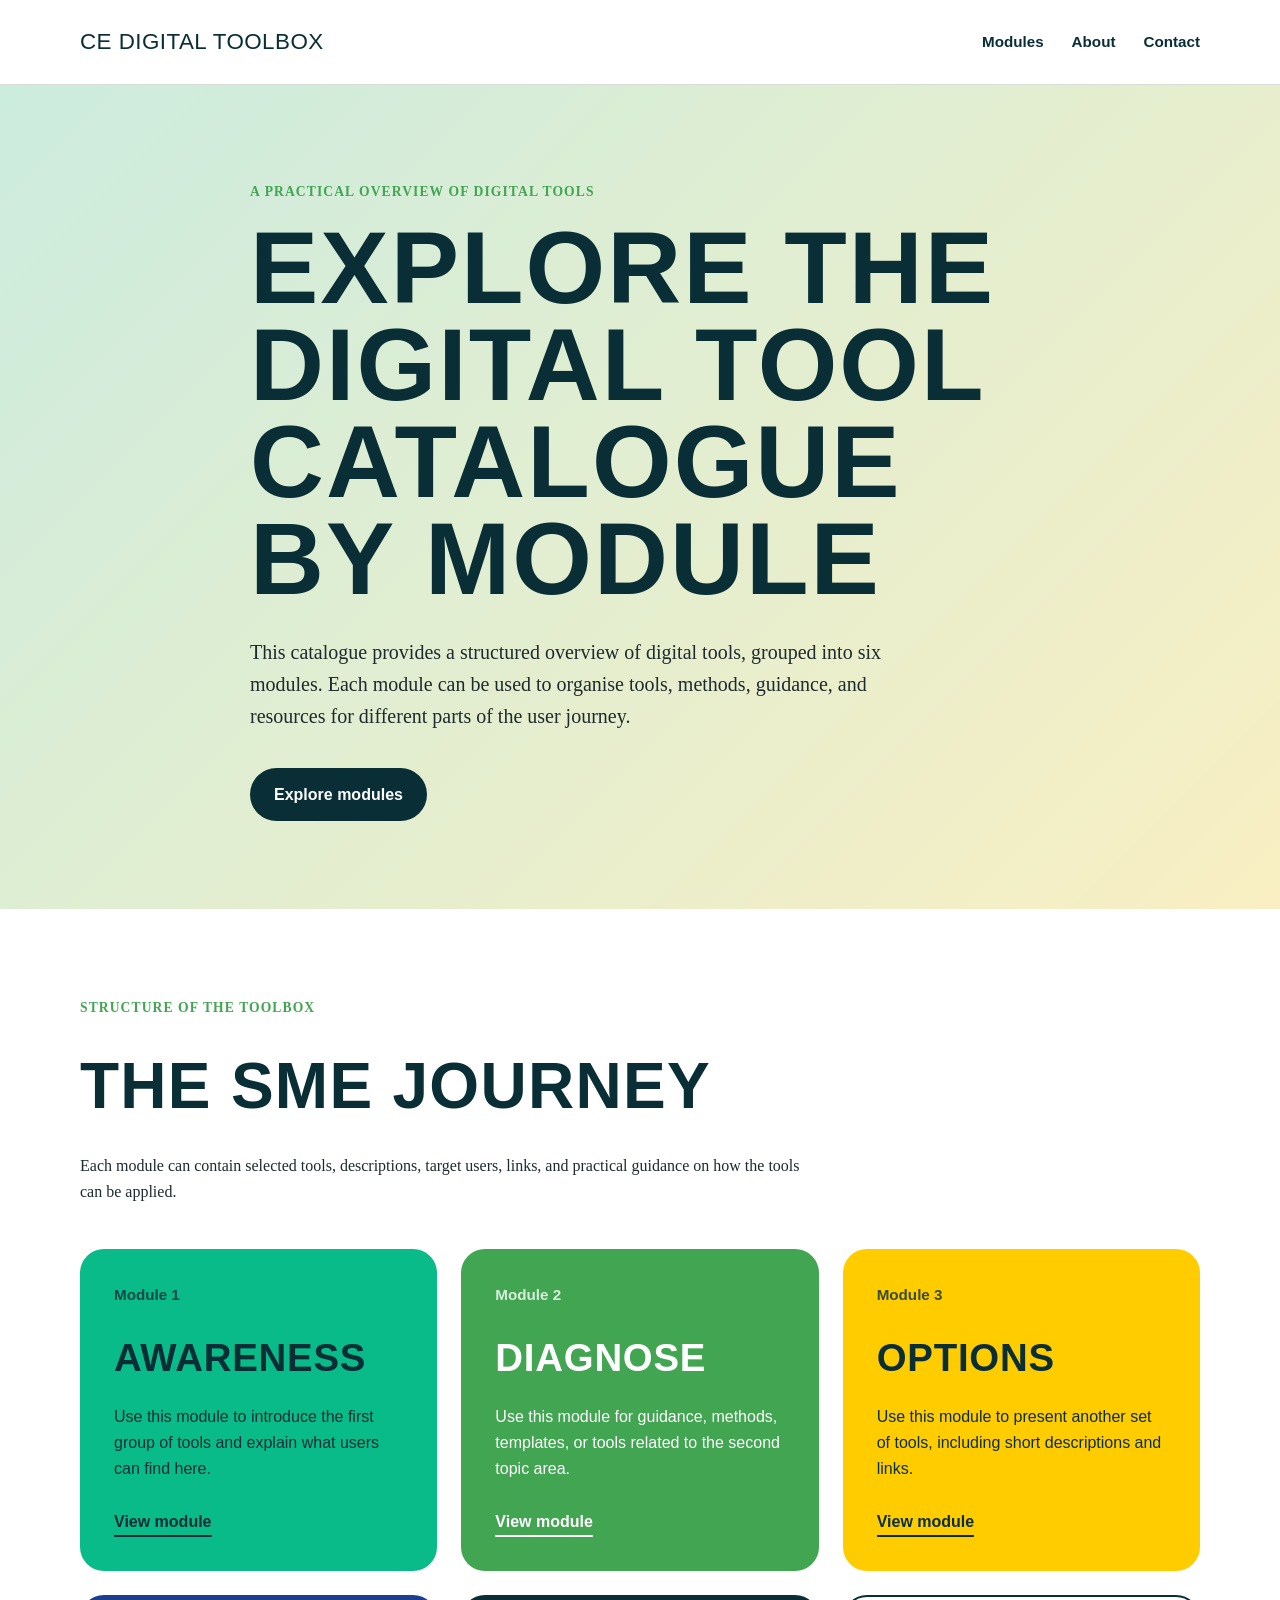
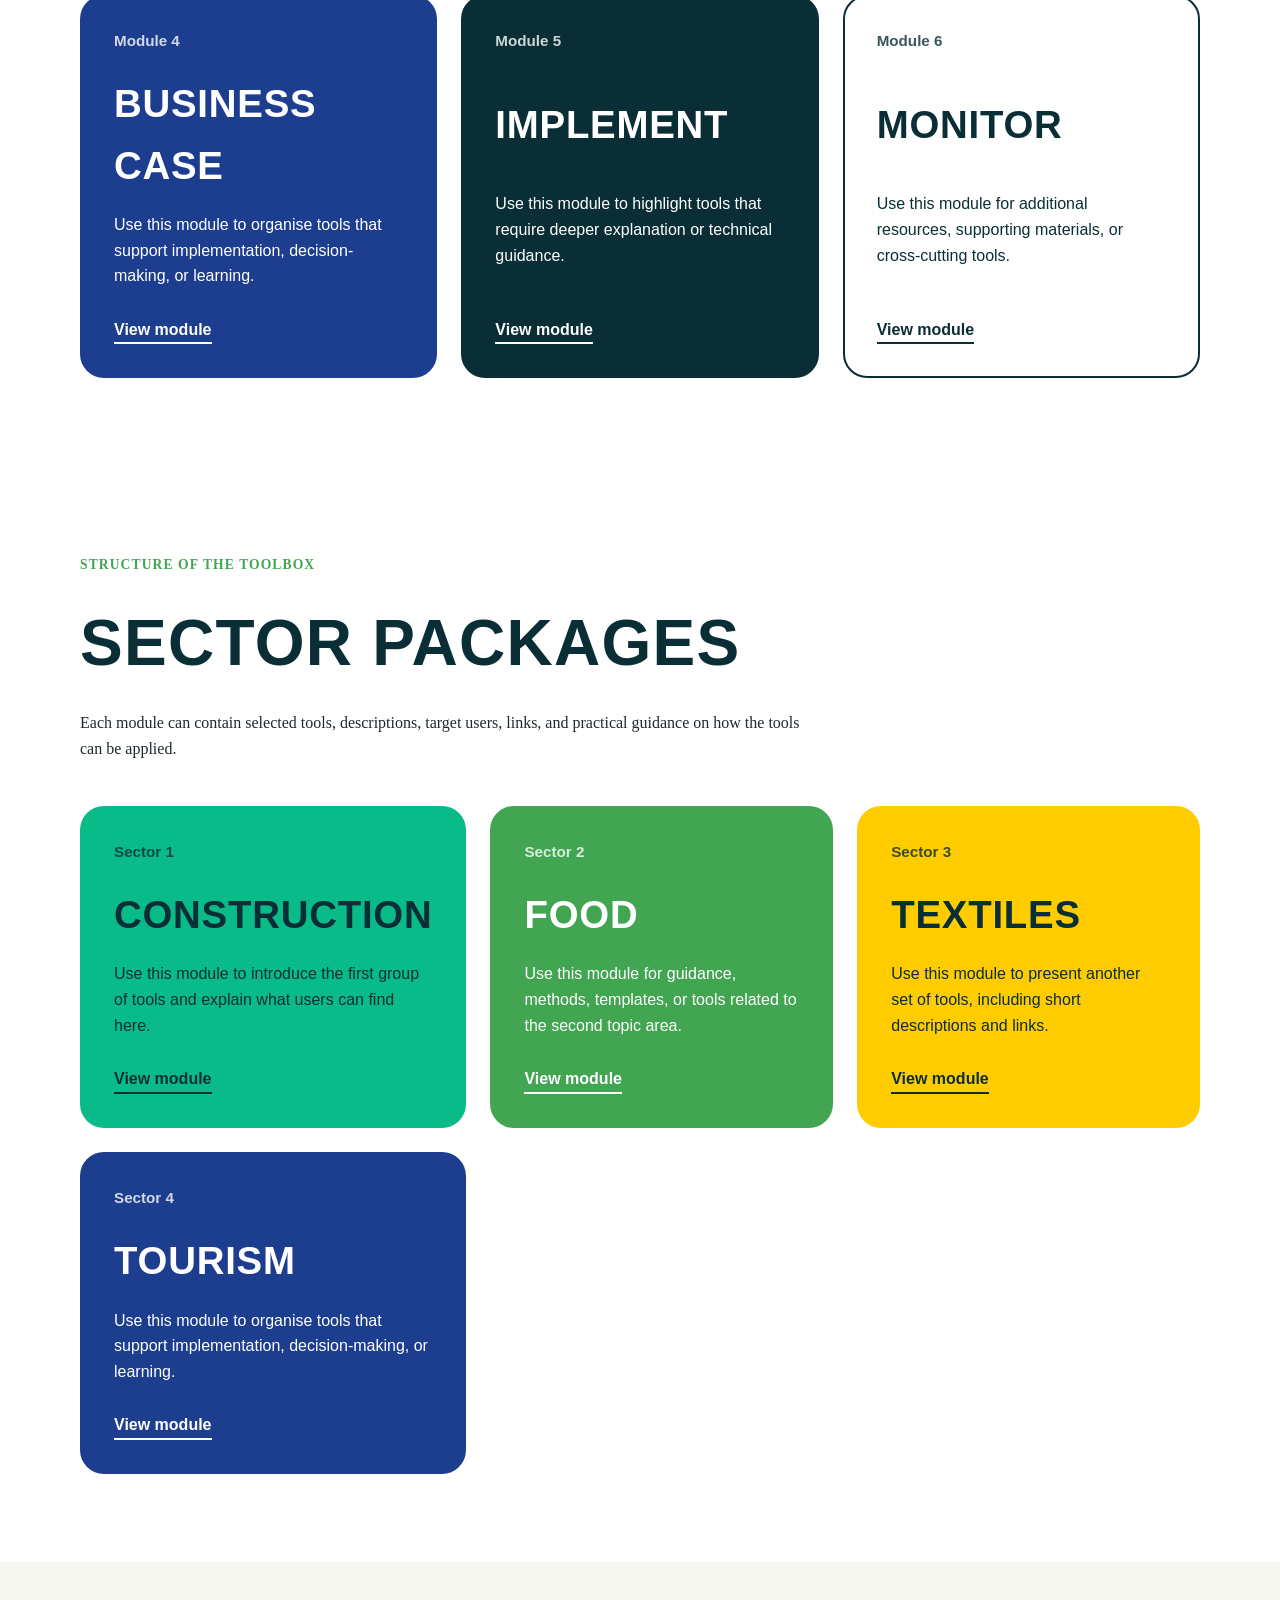
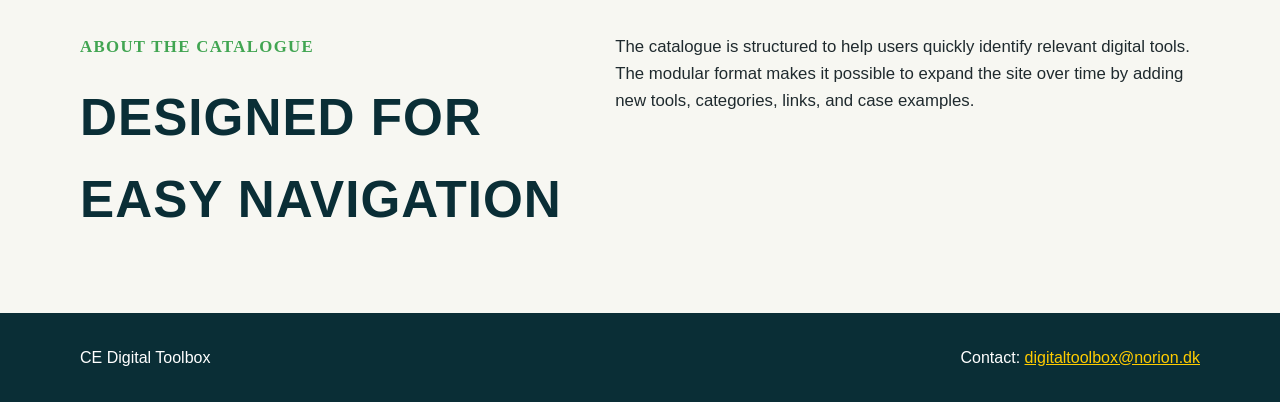
==== index.html @ ae219fe3 "Update index.html" ====
<!DOCTYPE html>
<html lang="en">
<head>
  <!--
    Basic page setup.
    The charset ensures special characters display correctly.
    The viewport tag makes the site responsive on mobile devices.
  -->
  <meta charset="UTF-8" />
  <meta name="viewport" content="width=device-width, initial-scale=1.0" />

  <!--
    Page title shown in the browser tab.
    Change this to the final name of the digital tool catalogue if needed.
  -->
  <title>Digital Tool Catalogue</title>

  <!--
    Link to the external CSS file.
    Keeping styles in a separate file makes the website easier to maintain.
  -->
  <link rel="stylesheet" href="styles.css" />          
</head>

<body>
  <!--
    Header section.
    Contains the site name and a simple navigation menu.
  -->
  <header class="site-header">
    <div class="container header-content">
      <a href="#" class="site-logo">CE Digital Toolbox</a>

      <nav class="main-nav" aria-label="Main navigation">
        <a href="#modules">Modules</a>
        <a href="#about">About</a>
        <a href="#contact">Contact</a>
      </nav>
    </div>
  </header>

  <!--
    Hero section.
    This is the main introduction at the top of the page.
  -->
  <main>
    <section class="hero">
      <div class="container hero-content">
        <p class="eyebrow">A practical overview of digital tools</p>

        <h1>Explore the digital tool catalogue by module</h1>

        <p class="hero-text">
          This catalogue provides a structured overview of digital tools, grouped into six modules.
          Each module can be used to organise tools, methods, guidance, and resources for different
          parts of the user journey.
        </p>

        <a href="#modules" class="primary-button">Explore modules</a>
      </div>
    </section>

    <!--
      Modules section.
      The six cards below represent the six catalogue modules.
      Replace the placeholder descriptions with your final module content.
    -->
    <section id="modules" class="modules-section">
      <div class="container">
        <div class="section-intro">
          <p class="eyebrow">Structure of the toolbox</p>
          <h2>The SME Journey</h2>
          <p>
            Each module can contain selected tools, descriptions, target users, links, and practical
            guidance on how the tools can be applied.
          </p>
        </div>

        <div class="module-grid">
          <!-- Module 1 -->
          <article class="module-card card-green">
            <div class="module-number">Module 1</div>
            <h3>Awareness</h3>
            <p>
              Use this module to introduce the first group of tools and explain what users can find here.
            </p>
           <!-- Link to the subpages - here to subpage 1 -->
<a href="modules/module-1.html" class="module-link">View module</a>
          </article>

          <!-- Module 2 -->
          <article class="module-card card-lime">
            <div class="module-number">Module 2</div>
            <h3>Diagnose</h3>
            <p>
              Use this module for guidance, methods, templates, or tools related to the second topic area.
            </p>
<a href="modules/module-2.html" class="module-link">View module</a>
          </article>

          <!-- Module 3 -->
          <article class="module-card card-yellow">
            <div class="module-number">Module 3</div>
            <h3>Options</h3>
            <p>
              Use this module to present another set of tools, including short descriptions and links.
            </p>
<a href="modules/module-3.html" class="module-link">View module</a>
          </article>

          <!-- Module 4 -->
          <article class="module-card card-blue">
            <div class="module-number">Module 4</div>
            <h3>Business Case</h3>
            <p>
              Use this module to organise tools that support implementation, decision-making, or learning.
            </p>
<a href="modules/module-4.html" class="module-link">View module</a>
          </article>

          <!-- Module 5 -->
          <article class="module-card card-dark">
            <div class="module-number">Module 5</div>
            <h3>Implement</h3>
            <p>
              Use this module to highlight tools that require deeper explanation or technical guidance.
            </p>
<a href="modules/module-5.html" class="module-link">View module</a>
          </article>

          <!-- Module 6 -->
          <article class="module-card card-outline">
            <div class="module-number">Module 6</div>
            <h3>Monitor</h3>
            <p>
              Use this module for additional resources, supporting materials, or cross-cutting tools.
            </p>
<a href="modules/module-6.html" class="module-link">View module</a>
          </article>
        </div>
      </div>
    </section>
<!--
      Sector package section.
      The four cards below represent the selected sector packages.
      Replace the placeholder descriptions with your final module content.
    -->
    <section id="modules" class="modules-section">
      <div class="container">
        <div class="section-intro">
          <p class="eyebrow">Structure of the toolbox</p>
          <h2>Sector Packages</h2>
          <p>
            Each module can contain selected tools, descriptions, target users, links, and practical
            guidance on how the tools can be applied.
          </p>
        </div>

        <div class="module-grid">
          <!-- Sector 1 -->
          <article class="module-card card-green">
            <div class="module-number">Sector 1</div>
            <h3>Construction</h3>
            <p>
              Use this module to introduce the first group of tools and explain what users can find here.
            </p>
           <!-- Link to the subpages - here to subpage 1 -->
<a href="sectors/sector-1.html" class="module-link">View module</a>
          </article>

          <!-- Sector 2 -->
          <article class="module-card card-lime">
            <div class="module-number">Sector 2</div>
            <h3>Food</h3>
            <p>
              Use this module for guidance, methods, templates, or tools related to the second topic area.
            </p>
<a href="sectors/sector-2.html" class="module-link">View module</a>
          </article>

          <!-- Sector 3 -->
          <article class="module-card card-yellow">
            <div class="module-number">Sector 3</div>
            <h3>Textiles</h3>
            <p>
              Use this module to present another set of tools, including short descriptions and links.
            </p>
<a href="sectors/sector-3.html" class="module-link">View module</a>
          </article>

          <!-- Sector 4 -->
          <article class="module-card card-blue">
            <div class="module-number">Sector 4</div>
            <h3>Tourism</h3>
            <p>
              Use this module to organise tools that support implementation, decision-making, or learning.
            </p>
<a href="sectors/sector-4.html" class="module-link">View module</a>
          </article>
        </div>
      </div>
    </section>
    <!--
      About section.
      This can be used to explain the purpose of the catalogue.
    -->
    <section id="about" class="about-section">
      <div class="container about-content">
        <div>
          <p class="eyebrow">About the catalogue</p>
          <h2>Designed for easy navigation</h2>
        </div>

        <p>
          The catalogue is structured to help users quickly identify relevant digital tools.
          The modular format makes it possible to expand the site over time by adding new tools,
          categories, links, and case examples.
        </p>
      </div>
    </section>
  </main>

  <!--
    Footer section.
    Includes basic project information and a placeholder contact link.
  -->
  <footer id="contact" class="site-footer">
    <div class="container footer-content">
      <p>CE Digital Toolbox</p>
      <p>
        Contact:
        <a href="mailto:digitaltoolbox@norion.dk">digitaltoolbox@norion.dk</a>
      </p>
    </div>
  </footer>
</body>
</html>
---- styles.css ----
/* 
  Colour palette defined for the website.
  These variables make it easy to reuse and update colours across the site.
*/
:root {
  --green-primary: #09bb88;
  --green-secondary: #41a552;
  --yellow: #ffcc00;
  --blue: #1d3d8f;
  --dark: #0A2E36;

  --white: #ffffff;
  --light-bg: #f7f7f2;
  --soft-border: #d8ddd8;
  --text: #1f2a2e;
}

/*
  Basic reset.
  This removes default spacing and ensures box sizing is easier to manage.
*/
* {
  margin: 0;
  padding: 0;
  box-sizing: border-box;
}

/*
  Body styling.
  Tahoma is used as the main body font.
*/
body {
  font-family: Tahoma, Arial, sans-serif;
  color: var(--text);
  background-color: var(--light-bg);
  line-height: 1.6;
}

/*
  General layout container.
  Keeps content centred and prevents it from becoming too wide on large screens.
*/
.container {
  width: min(1120px, 92%);
  margin: 0 auto;
}

/*
  Typography.
  Bahnschrift is included as a title font fallback.
  Bebas NEUIC may need to be added manually if you have a licensed font file.
*/
h1,
h2,
h3,
.site-logo {
  font-family: "Bahnschrift SemiCondensed", "Bahnschrift", Impact, sans-serif;
  letter-spacing: 0.02em;
  color: var(--dark);
}

/*
  Georgia is used as a subtitle-style fallback.
  Bree Serif can be added through a font import or local font file if available.
*/
.eyebrow,
.hero-text,
.section-intro p {
  font-family: Georgia, "Times New Roman", serif;
}

/*
  Header.
  The sticky header remains visible when users scroll.
*/
.site-header {
  position: sticky;
  top: 0;
  z-index: 10;
  background-color: var(--white);
  border-bottom: 1px solid var(--soft-border);
}

/*
  Header layout.
  Uses flexbox to place the logo on the left and navigation on the right.
*/
.header-content {
  display: flex;
  justify-content: space-between;
  align-items: center;
  padding: 24px 0;
}

/*
  Site logo.
*/
.site-logo {
  text-decoration: none;
  font-size: 1.4rem;
  text-transform: uppercase;
}

/*
  Navigation links.
*/
.main-nav {
  display: flex;
  gap: 28px;
}

.main-nav a {
  color: var(--dark);
  text-decoration: none;
  font-weight: 700;
  font-size: 0.95rem;
}

.main-nav a:hover {
  color: var(--green-primary);
}

/*
  Hero section.
  Large top area introducing the catalogue.
*/
.hero {
  background:
    linear-gradient(135deg, rgba(9, 187, 136, 0.18), rgba(255, 204, 0, 0.2)),
    var(--light-bg);
  padding: 96px 0 88px;
}

/*
  Hero content.
  Maximum width keeps the text readable.
*/
.hero-content {
  max-width: 780px;
}

/*
  Small label above headings.
*/
.eyebrow {
  color: var(--green-secondary);
  font-weight: 700;
  text-transform: uppercase;
  letter-spacing: 0.08em;
  font-size: 0.85rem;
  margin-bottom: 16px;
}

/*
  Main page heading.
*/
.hero h1 {
  font-size: clamp(3rem, 8vw, 6.5rem);
  line-height: 0.95;
  margin-bottom: 28px;
  text-transform: uppercase;
}

/*
  Hero paragraph.
*/
.hero-text {
  font-size: 1.25rem;
  max-width: 680px;
  margin-bottom: 36px;
}

/*
  Primary call-to-action button.
*/
.primary-button {
  display: inline-block;
  background-color: var(--dark);
  color: var(--white);
  padding: 14px 24px;
  border-radius: 999px;
  text-decoration: none;
  font-weight: 700;
}

.primary-button:hover {
  background-color: var(--blue);
}

/*
  Modules section.
*/
.modules-section {
  padding: 88px 0;
  background-color: var(--white);
}

/*
  Section introduction.
*/
.section-intro {
  max-width: 720px;
  margin-bottom: 44px;
}

.section-intro h2 {
  font-size: clamp(2.4rem, 5vw, 4.5rem);
  text-transform: uppercase;
  margin-bottom: 16px;
}

/*
  Module grid.
  Automatically adapts to screen width.
*/
.module-grid {
  display: grid;
  grid-template-columns: repeat(3, 1fr);
  gap: 24px;
}

/*
  Module card base styling.
*/
.module-card {
  min-height: 320px;
  padding: 32px;
  border-radius: 24px;
  display: flex;
  flex-direction: column;
  justify-content: space-between;
  border: 2px solid transparent;
  transition: transform 0.2s ease, box-shadow 0.2s ease;
}

/*
  Simple hover effect for interactivity.
*/
.module-card:hover {
  transform: translateY(-4px);
  box-shadow: 0 16px 32px rgba(10, 46, 54, 0.12);
}

/*
  Module number.
*/
.module-number {
  font-weight: 700;
  font-size: 0.95rem;
  opacity: 0.8;
  margin-bottom: 20px;
}

/*
  Module title.
*/
.module-card h3 {
  font-size: 2.4rem;
  text-transform: uppercase;
  margin-bottom: 16px;
}

/*
  Module paragraph.
*/
.module-card p {
  margin-bottom: 28px;
}

/*
  Module link.
*/
.module-link {
  color: inherit;
  font-weight: 700;
  text-decoration: none;
  border-bottom: 2px solid currentColor;
  width: fit-content;
}

.module-link:hover {
  opacity: 0.75;
}

/*
  Individual module colours using the defined palette.
*/
.card-green {
  background-color: var(--green-primary);
  color: var(--dark);
}

.card-lime {
  background-color: var(--green-secondary);
  color: var(--white);
}

.card-yellow {
  background-color: var(--yellow);
  color: var(--dark);
}

.card-blue {
  background-color: var(--blue);
  color: var(--white);
}

.card-dark {
  background-color: var(--dark);
  color: var(--white);
}

.card-outline {
  background-color: var(--white);
  border-color: var(--dark);
  color: var(--dark);
}

/*
  Ensures headings inside darker cards remain readable.
*/
.card-lime h3,
.card-blue h3,
.card-dark h3 {
  color: var(--white);
}

/*
  About section.
*/
.about-section {
  padding: 72px 0;
  background-color: var(--light-bg);
}

/*
  About layout.
*/
.about-content {
  display: grid;
  grid-template-columns: 1fr 1.2fr;
  gap: 48px;
  align-items: start;
}

.about-content h2 {
  font-size: clamp(2rem, 4vw, 3.5rem);
  text-transform: uppercase;
}

.about-content p {
  font-size: 1.05rem;
}

/*
  Footer.
*/
.site-footer {
  background-color: var(--dark);
  color: var(--white);
  padding: 32px 0;
}

.footer-content {
  display: flex;
  justify-content: space-between;
  gap: 24px;
}

.site-footer a {
  color: var(--yellow);
}

/*
  Responsive styling for tablets and mobile screens.
*/
@media (max-width: 900px) {
  .module-grid {
    grid-template-columns: repeat(2, 1fr);
  }

  .about-content {
    grid-template-columns: 1fr;
  }
}

/*
  Responsive styling for small mobile screens.
*/
@media (max-width: 640px) {
  .header-content,
  .footer-content {
    flex-direction: column;
    align-items: flex-start;
  }

  .main-nav {
    flex-wrap: wrap;
    gap: 16px;
  }

  .hero {
    padding: 72px 0;
  }

  .module-grid {
    grid-template-columns: 1fr;
  }

  .module-card {
    min-height: 260px;
  }
}
/* 
  Module subpage layout.
  These styles are used on the individual module pages.
*/

.module-page {
  min-height: 100vh;
  background-color: var(--light-bg);
}

/*
  Subpage hero section.
  Provides a clear heading and introduction for each module.
*/
.subpage-hero {
  padding: 88px 0 72px;
  background:
    linear-gradient(135deg, rgba(9, 187, 136, 0.16), rgba(29, 61, 143, 0.12)),
    var(--light-bg);
}

/*
  Keeps the module page text readable.
*/
.subpage-content {
  max-width: 760px;
}

/*
  Main title on each module subpage.
*/
.subpage-content h1 {
  font-size: clamp(3rem, 7vw, 5.5rem);
  line-height: 0.95;
  text-transform: uppercase;
  margin-bottom: 28px;
}

/*
  Introductory text under the module heading.
*/
.subpage-intro {
  font-family: Georgia, "Times New Roman", serif;
  font-size: 1.25rem;
  margin-bottom: 36px;
}

/*
  Download button section.
  The buttons are placed side by side on larger screens and stacked on mobile.
*/
.download-buttons {
  display: flex;
  gap: 18px;
  flex-wrap: wrap;
}

/*
  Shared button styling.
*/
.download-button {
  display: inline-block;
  padding: 14px 24px;
  border-radius: 999px;
  text-decoration: none;
  font-weight: 700;
  border: 2px solid var(--dark);
}

/*
  Primary download button for the module PDF.
*/
.download-button.primary {
  background-color: var(--dark);
  color: var(--white);
}

/*
  Secondary download button for the full tool catalogue.
*/
.download-button.secondary {
  background-color: var(--white);
  color: var(--dark);
}

/*
  Hover effects for download buttons.
*/
.download-button.primary:hover {
  background-color: var(--blue);
  border-color: var(--blue);
}

.download-button.secondary:hover {
  background-color: var(--yellow);
}

/*
  Simple back link to the front page.
*/
.back-link {
  display: inline-block;
  margin-bottom: 32px;
  color: var(--dark);
  text-decoration: none;
  font-weight: 700;
  border-bottom: 2px solid currentColor;
}

.back-link:hover {
  color: var(--green-primary);
}
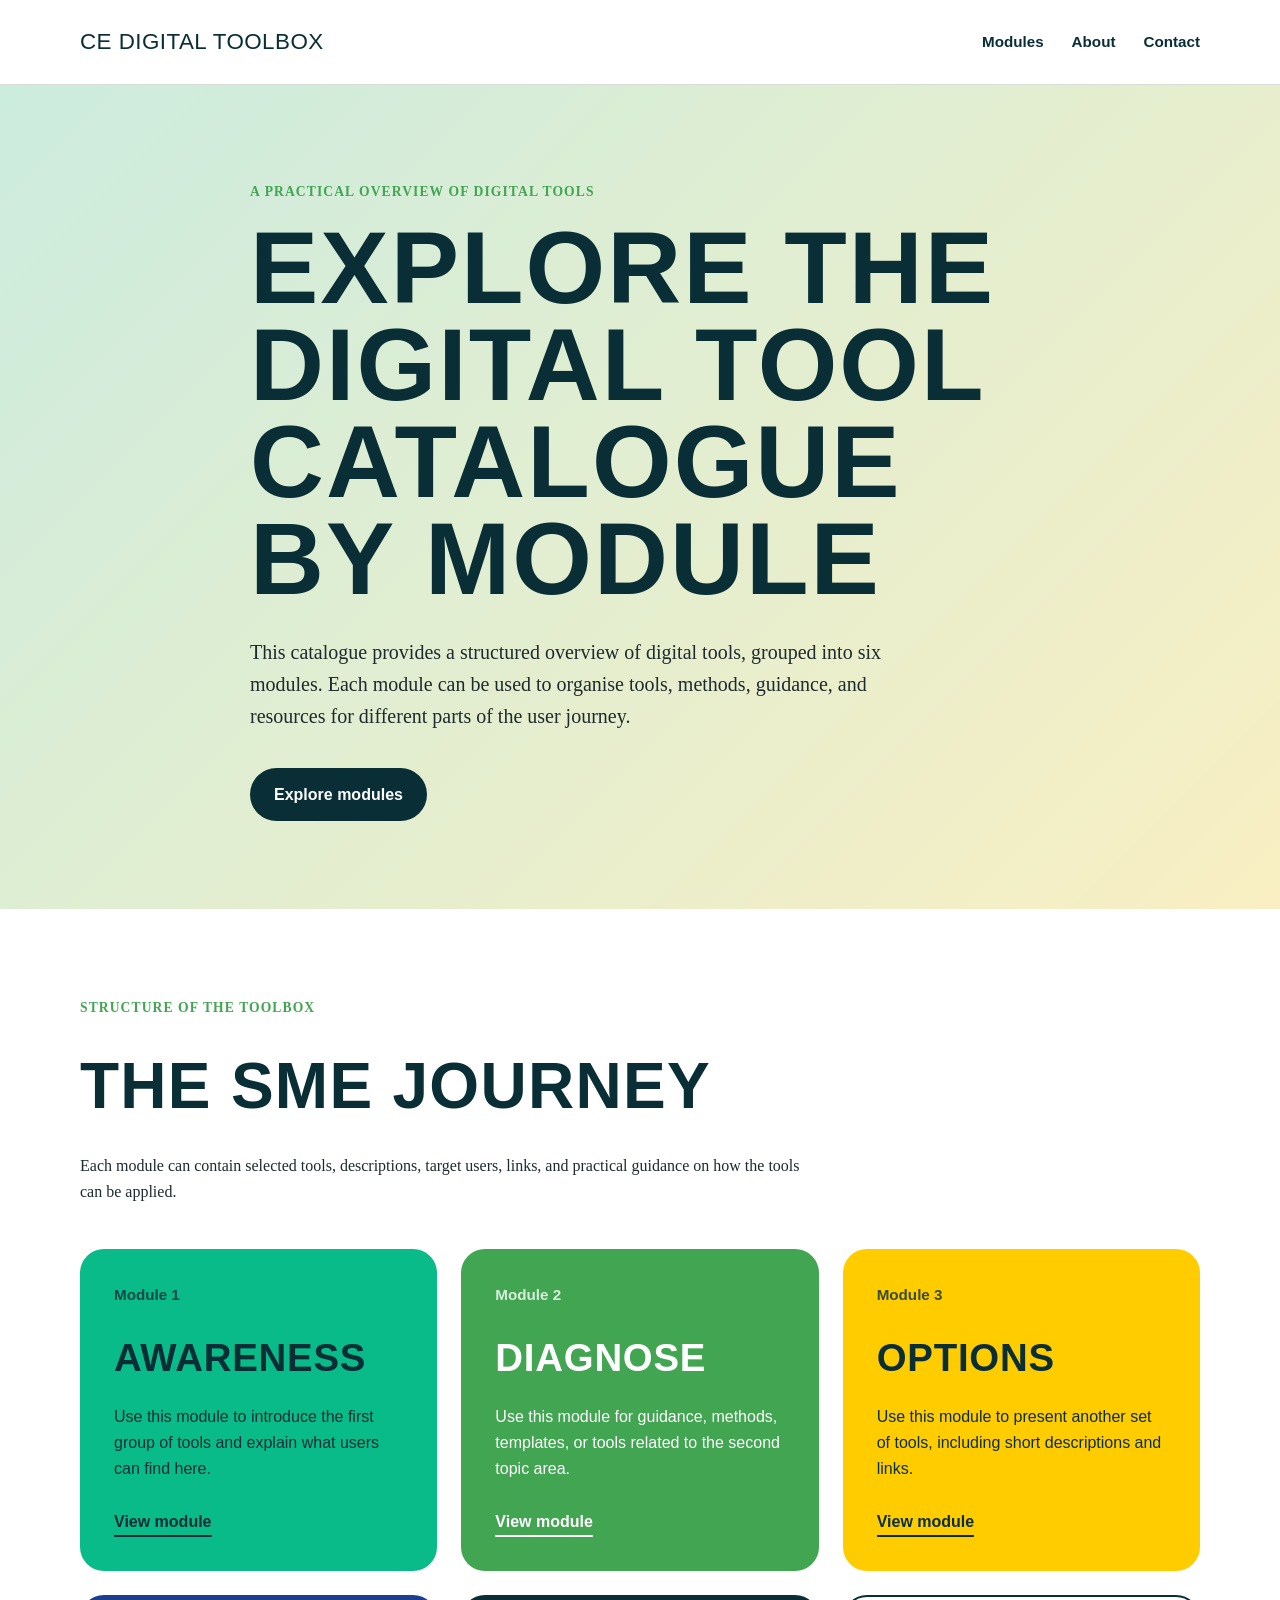
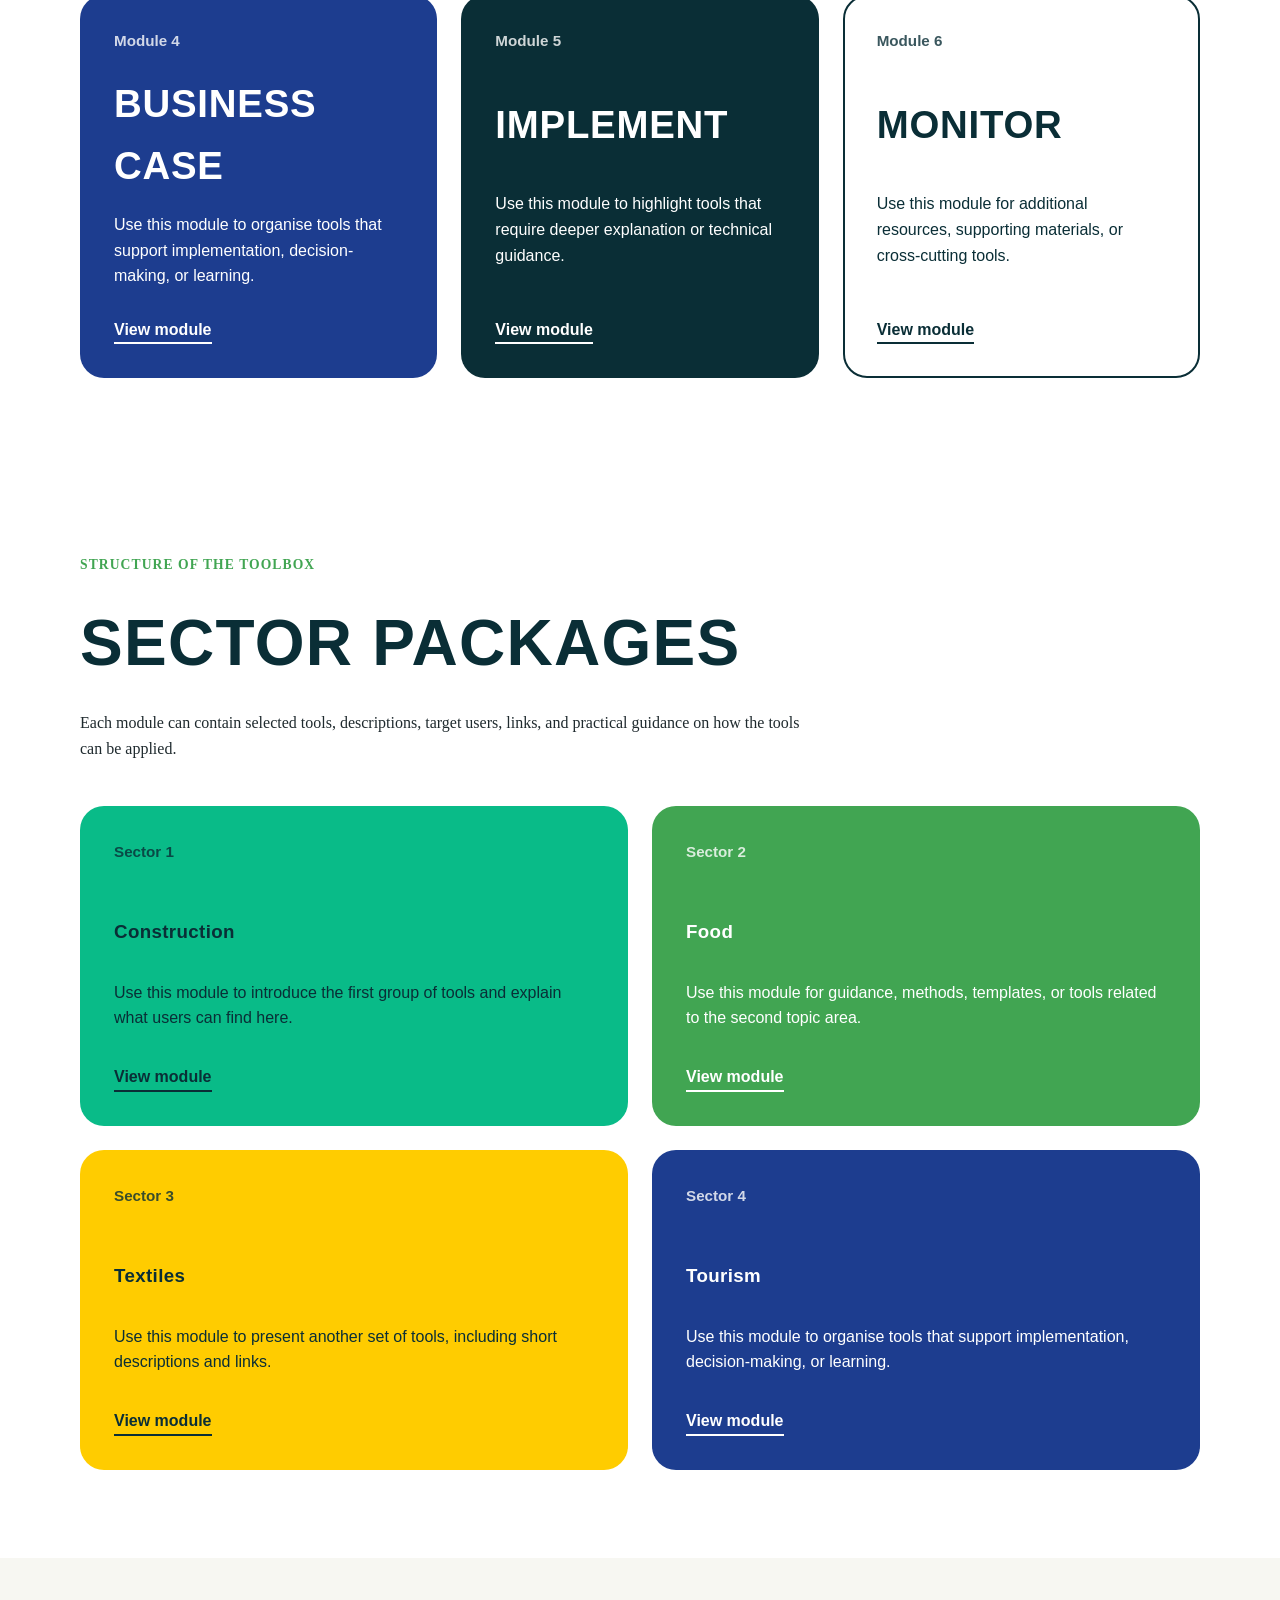
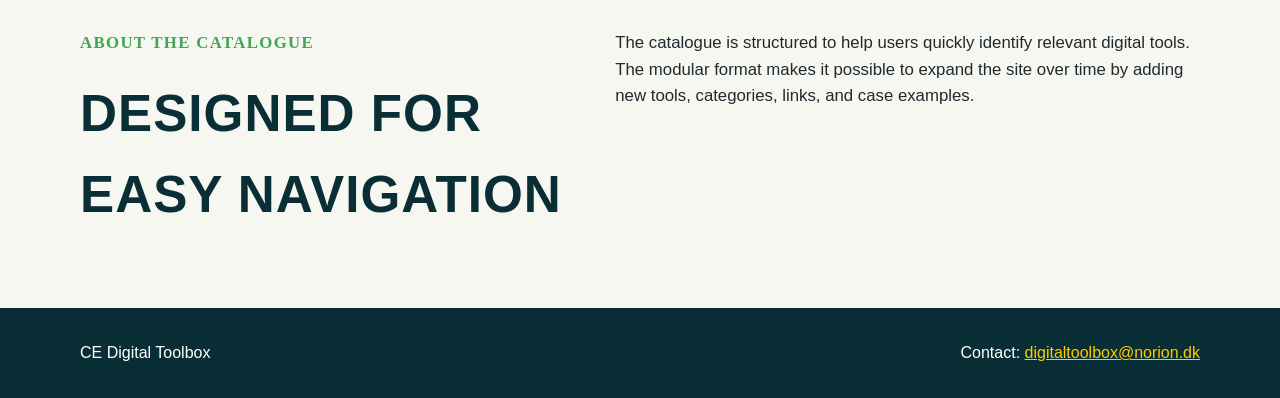
==== commit ce7e003d: "Rename module-card to sector-card in index.html" ====
--- a/index.html
+++ b/index.html
@@ -156,9 +156,9 @@
           </p>
         </div>
 
-        <div class="module-grid">
+        <div class="sector-grid">
           <!-- Sector 1 -->
-          <article class="module-card card-green">
+          <article class="sector-card card-green">
             <div class="module-number">Sector 1</div>
             <h3>Construction</h3>
             <p>
@@ -169,7 +169,7 @@
           </article>
 
           <!-- Sector 2 -->
-          <article class="module-card card-lime">
+          <article class="sector-card card-lime">
             <div class="module-number">Sector 2</div>
             <h3>Food</h3>
             <p>
@@ -179,7 +179,7 @@
           </article>
 
           <!-- Sector 3 -->
-          <article class="module-card card-yellow">
+          <article class="sector-card card-yellow">
             <div class="module-number">Sector 3</div>
             <h3>Textiles</h3>
             <p>
@@ -189,7 +189,7 @@
           </article>
 
           <!-- Sector 4 -->
-          <article class="module-card card-blue">
+          <article class="sector-card card-blue">
             <div class="module-number">Sector 4</div>
             <h3>Tourism</h3>
             <p>
--- a/styles.css
+++ b/styles.css
@@ -326,6 +326,38 @@
 }
 
 /*
+  Sector grid.
+  Automatically adapts to screen width.
+*/
+.sector-grid {
+  display: grid;
+  grid-template-columns: repeat(2, 1fr);
+  gap: 24px;
+}
+
+/*
+  Sector card base styling.
+*/
+.sector-card {
+  min-height: 320px;
+  padding: 32px;
+  border-radius: 24px;
+  display: flex;
+  flex-direction: column;
+  justify-content: space-between;
+  border: 2px solid transparent;
+  transition: transform 0.2s ease, box-shadow 0.2s ease;
+}
+
+/*
+  Simple hover effect for interactivity.
+*/
+.sector-card:hover {
+  transform: translateY(-4px);
+  box-shadow: 0 16px 32px rgba(10, 46, 54, 0.12);
+}
+
+/*
   About section.
 */
 .about-section {
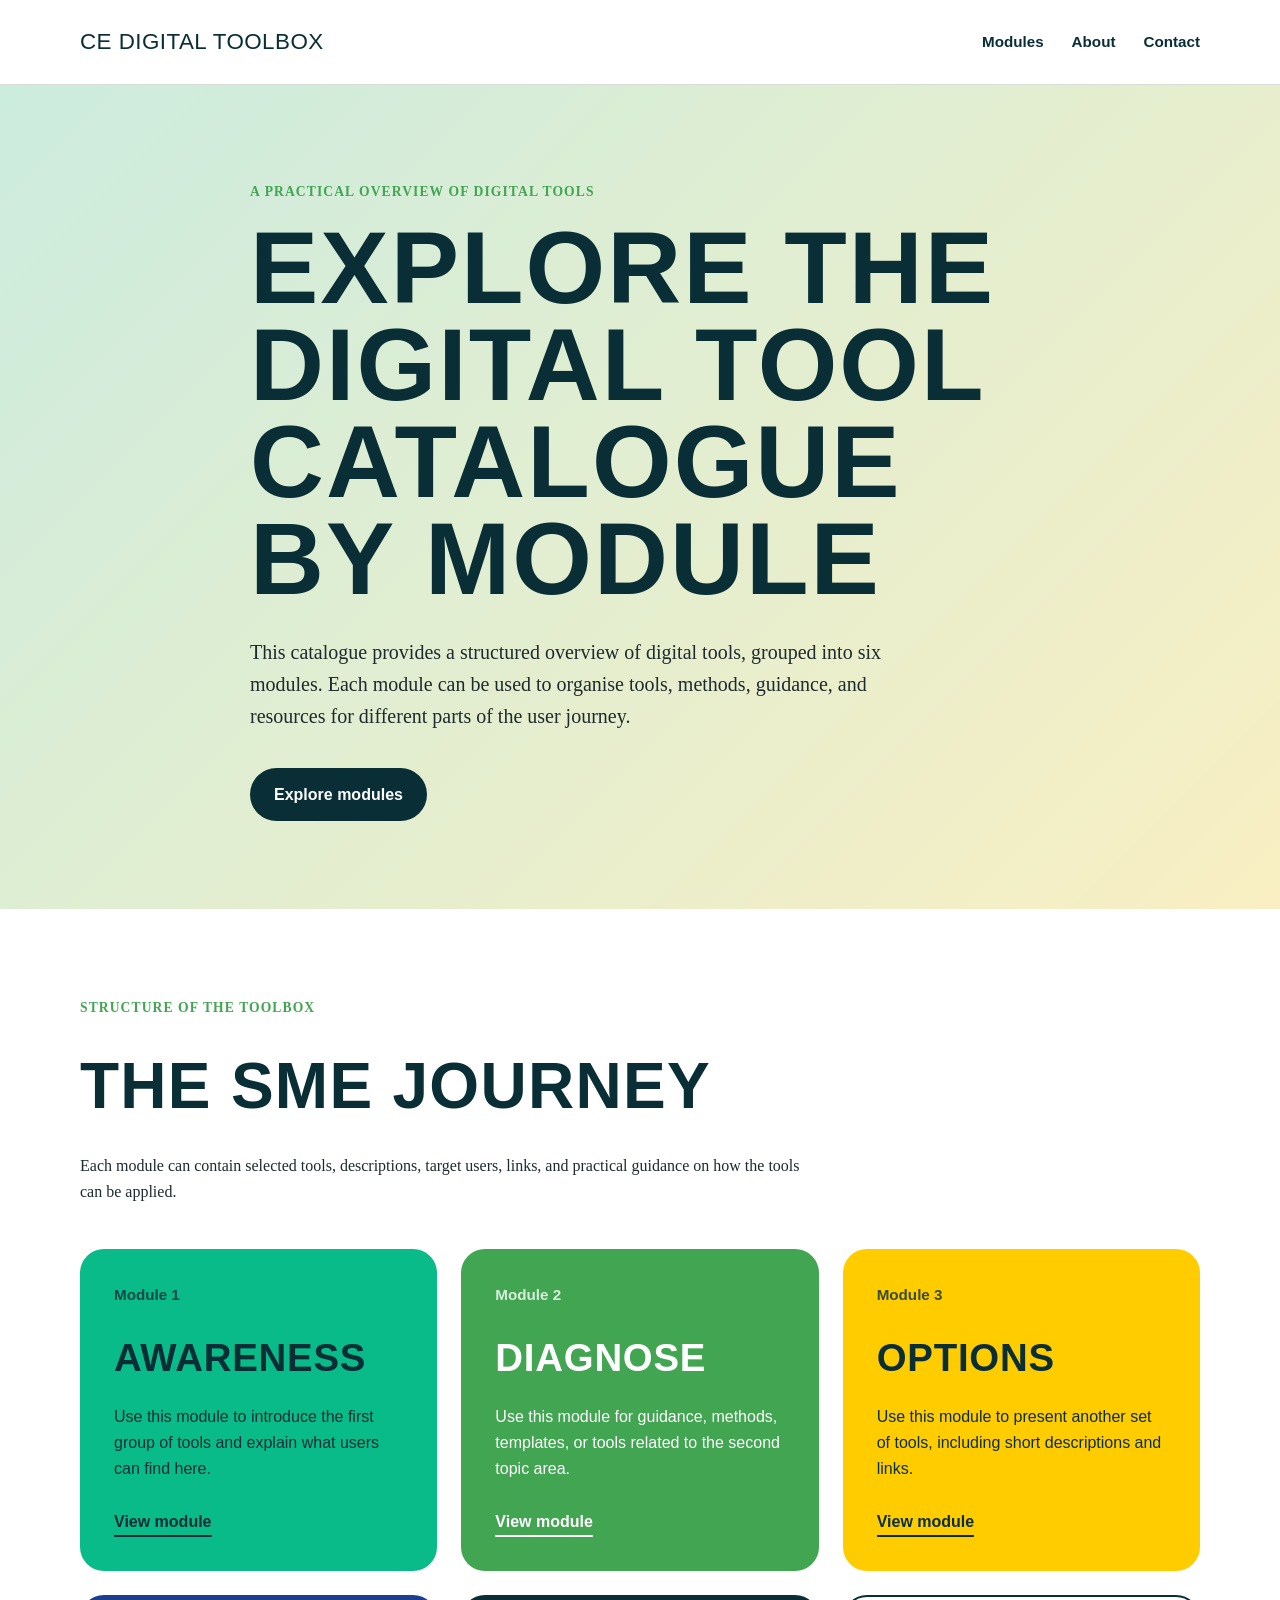
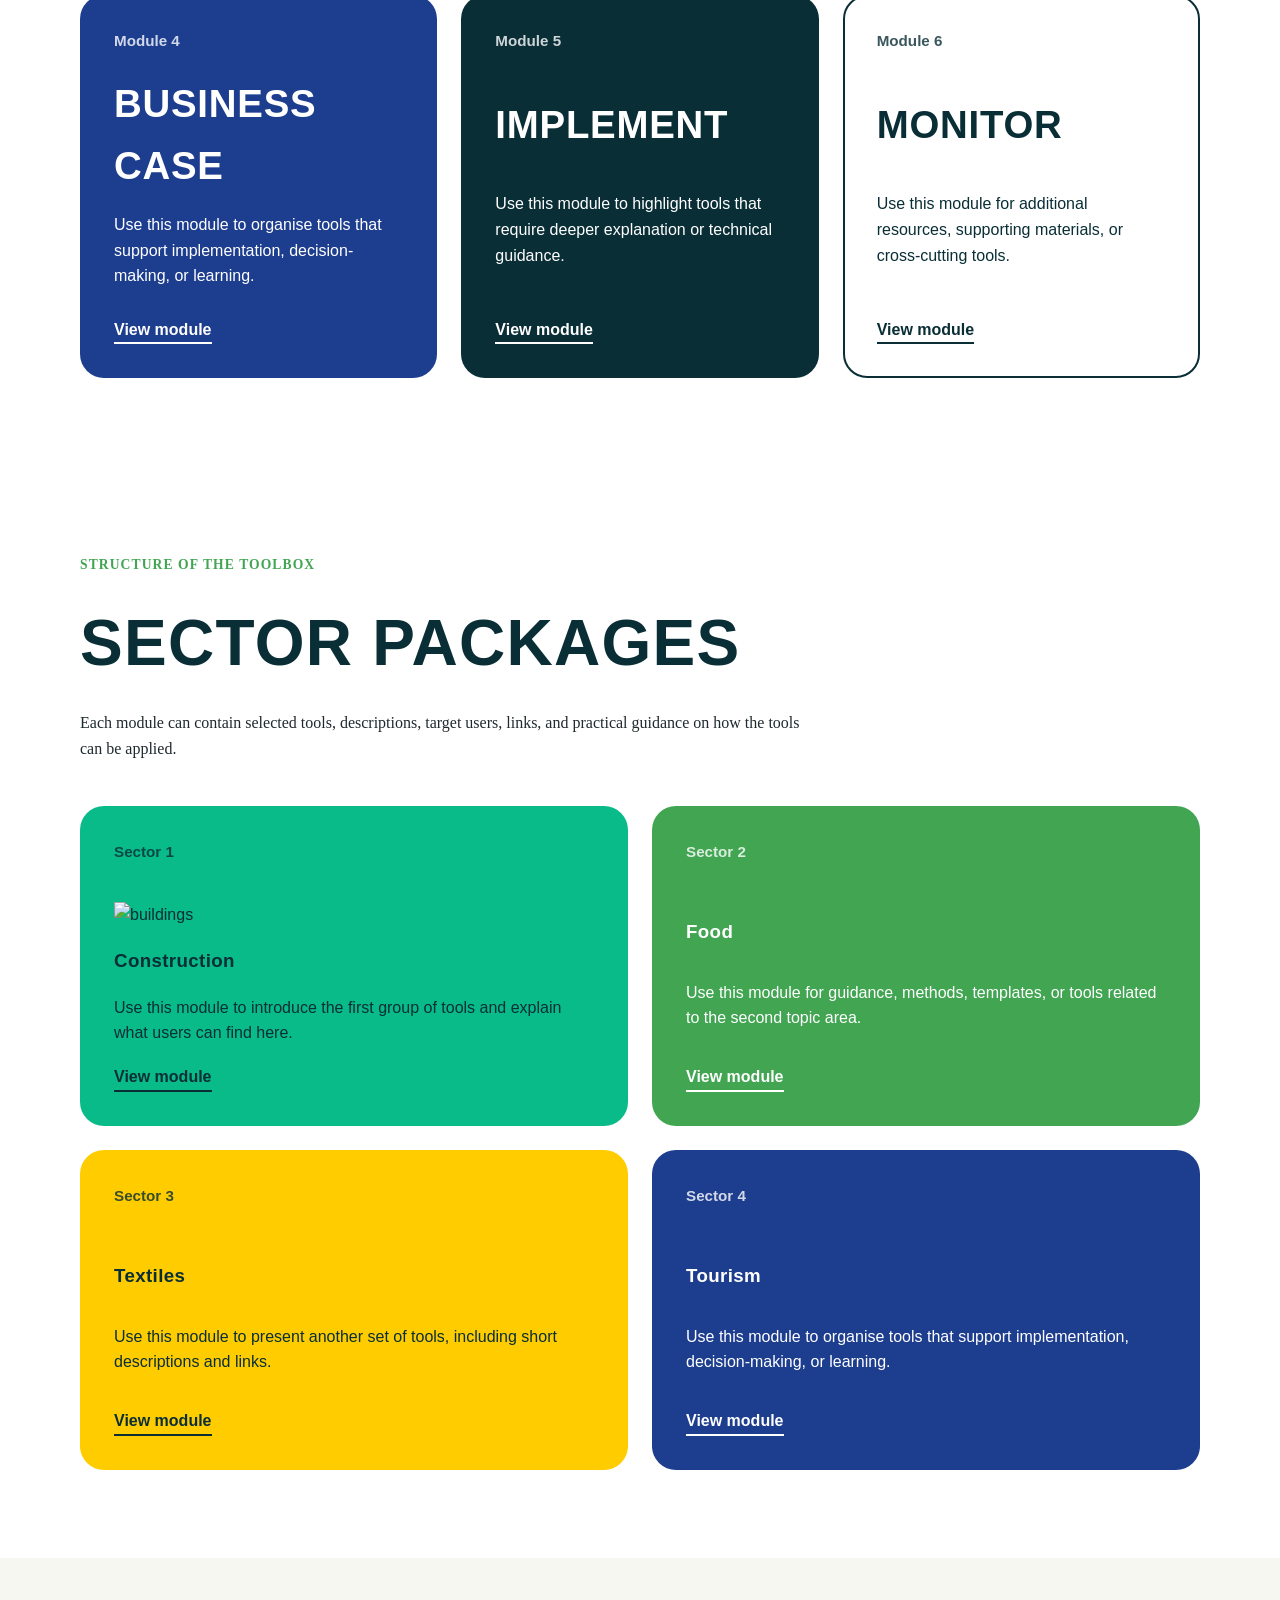
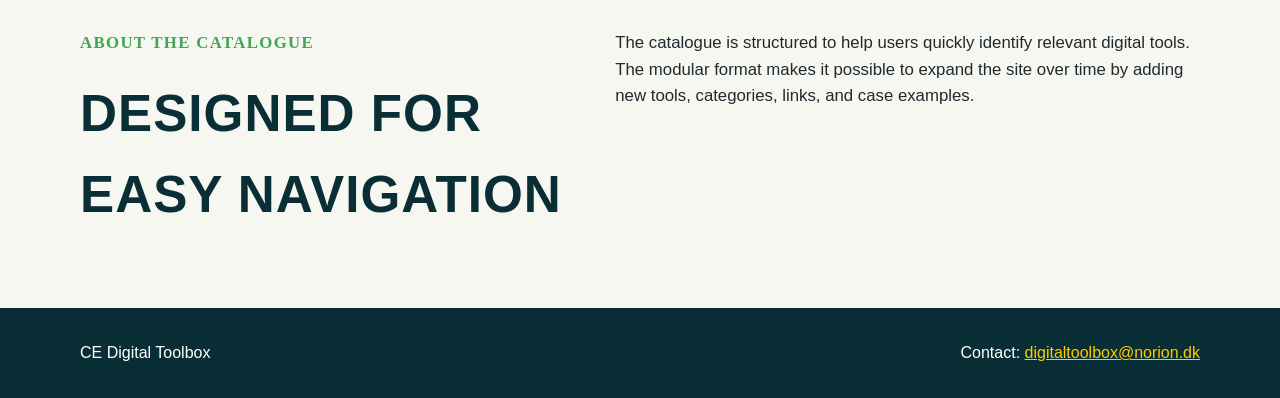
==== commit a9941ec4: "Update index.html" ====
--- a/index.html
+++ b/index.html
@@ -160,6 +160,7 @@
           <!-- Sector 1 -->
           <article class="sector-card card-green">
             <div class="module-number">Sector 1</div>
+            <img src="images/construction.jpg" alt="buildings" width="300" height="auto">
             <h3>Construction</h3>
             <p>
               Use this module to introduce the first group of tools and explain what users can find here.
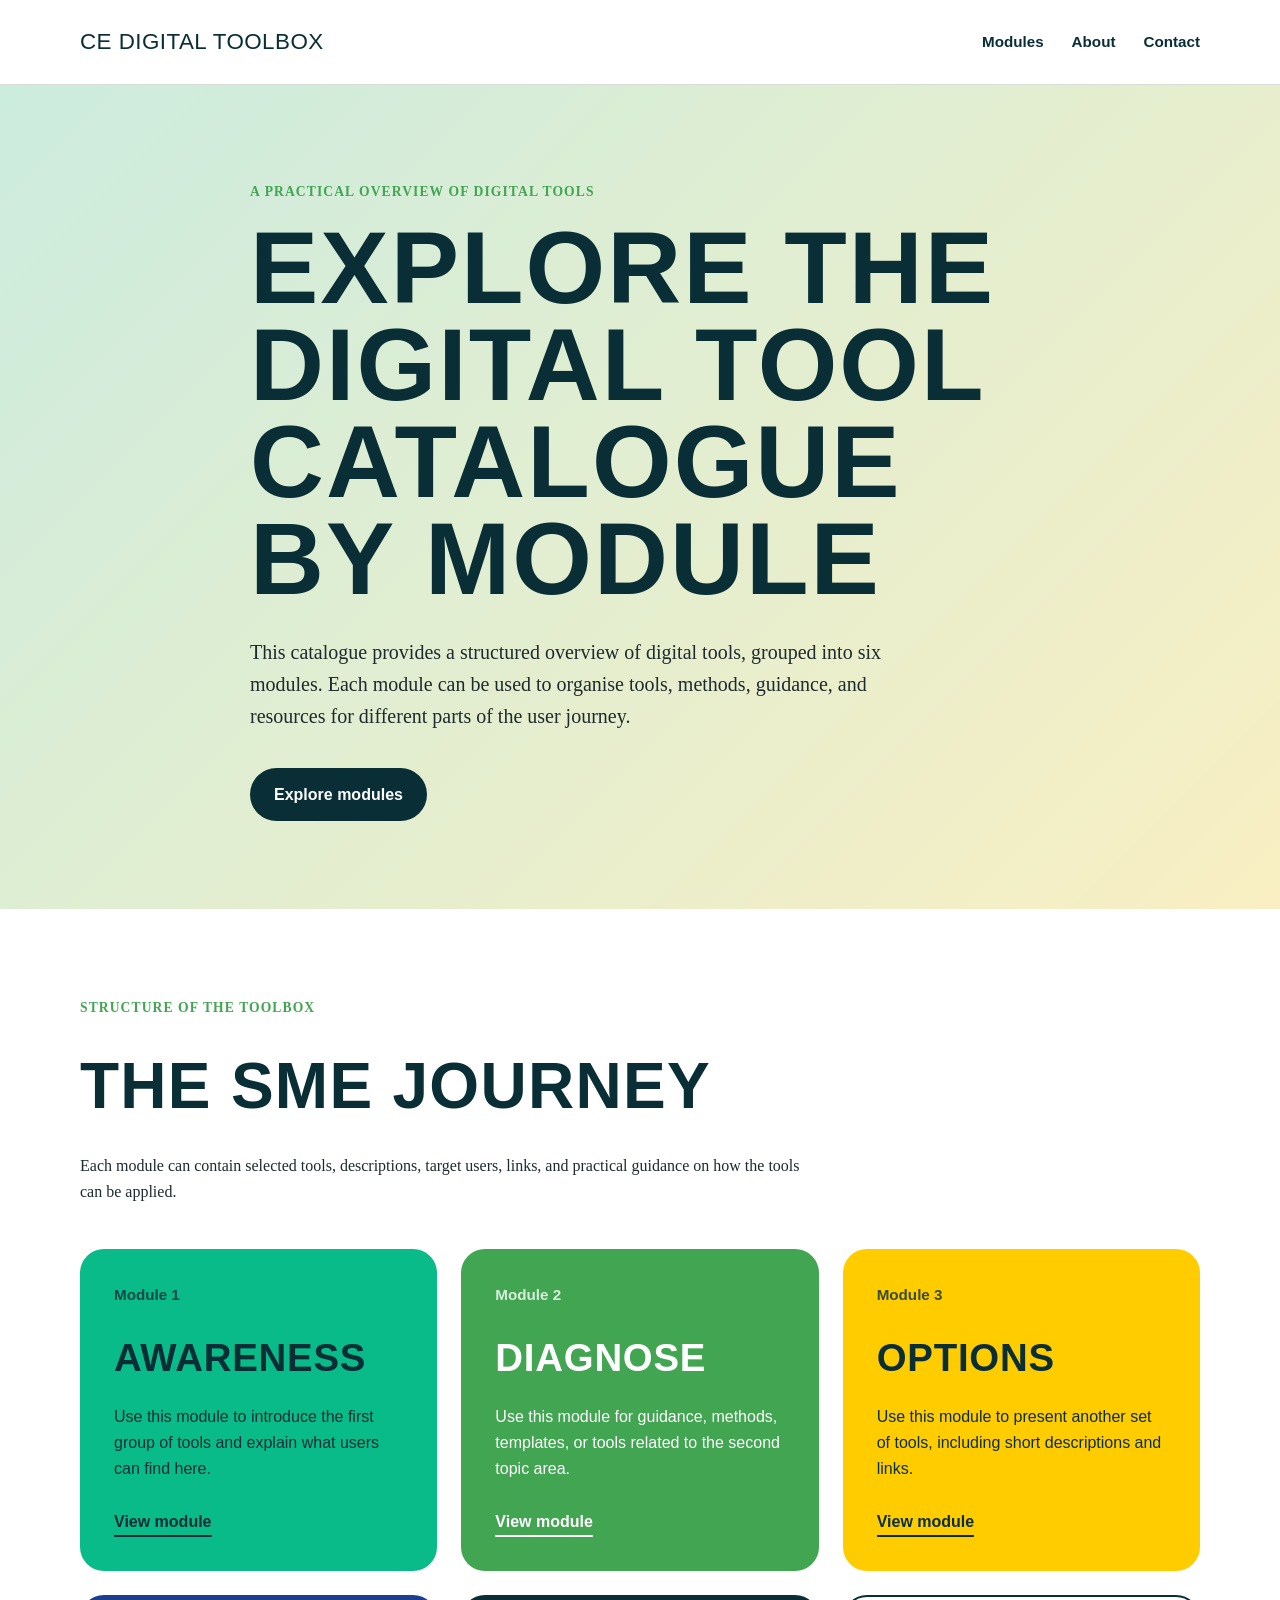
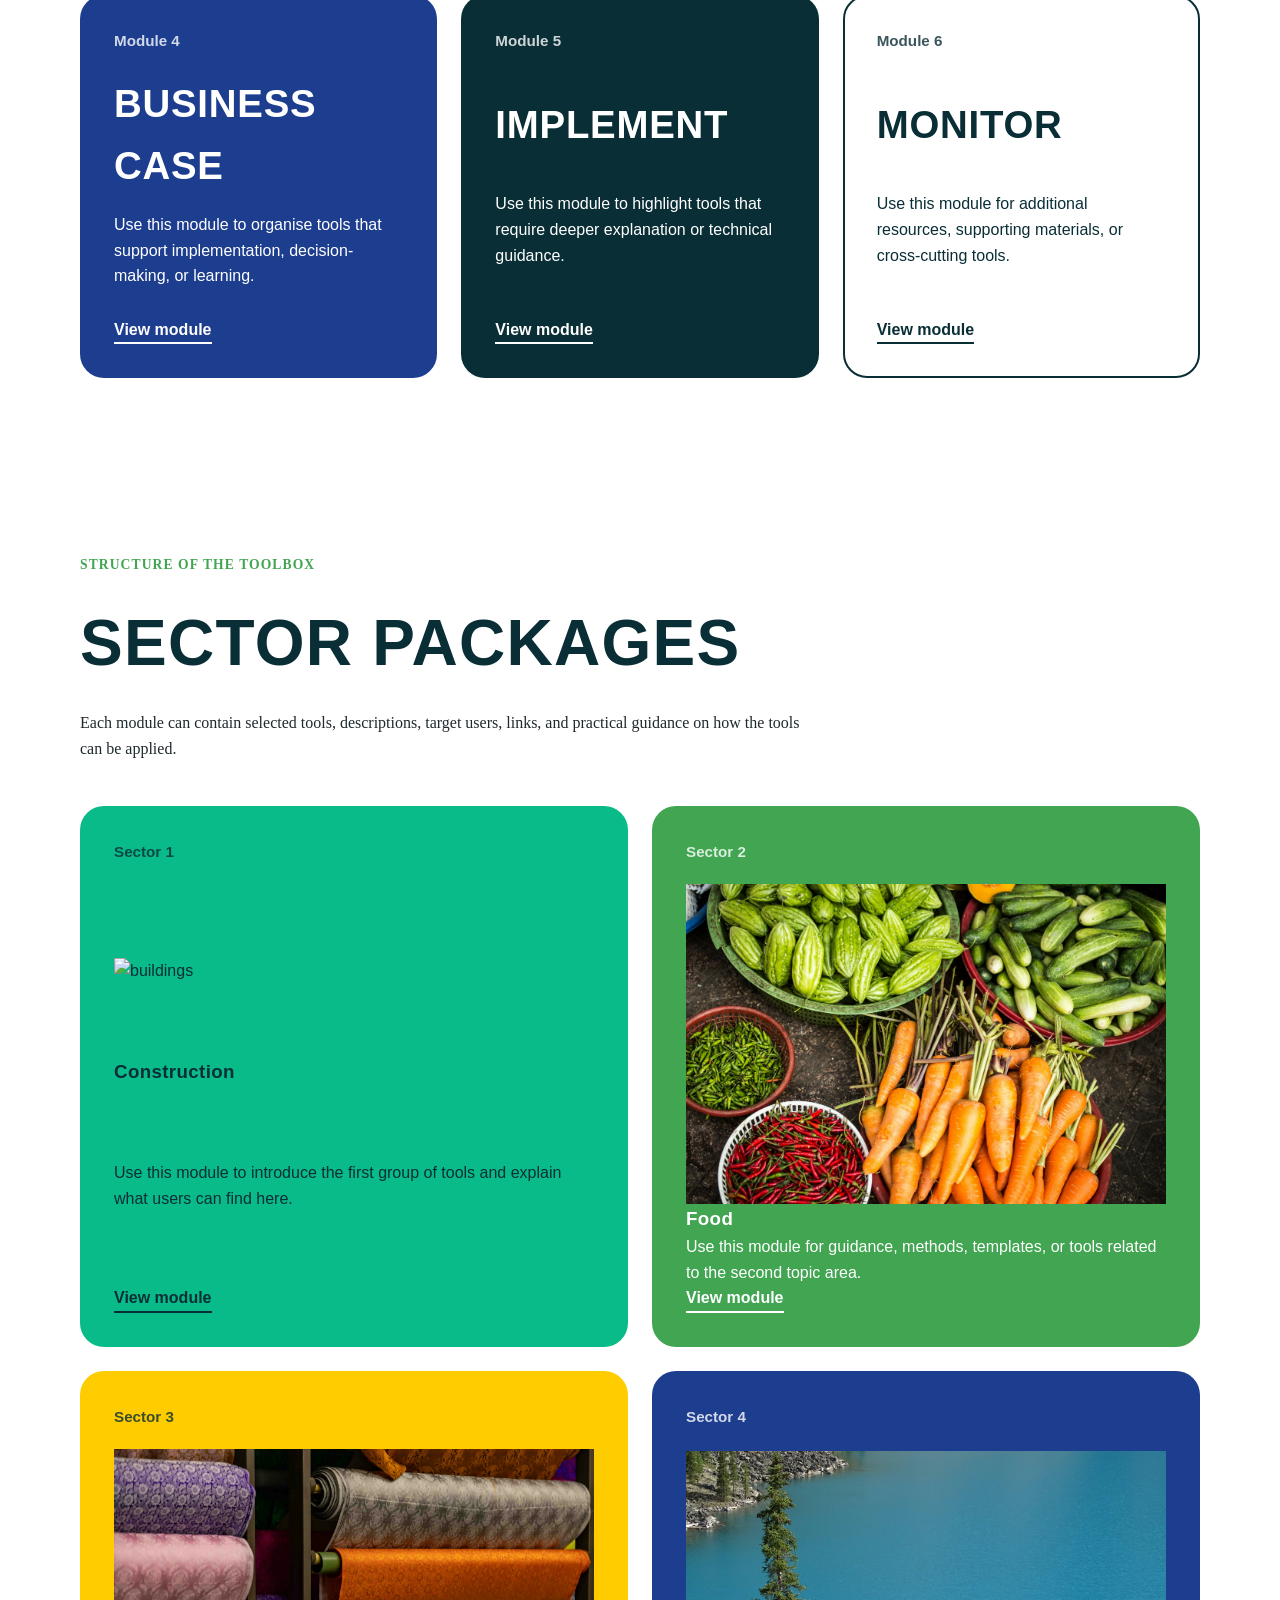
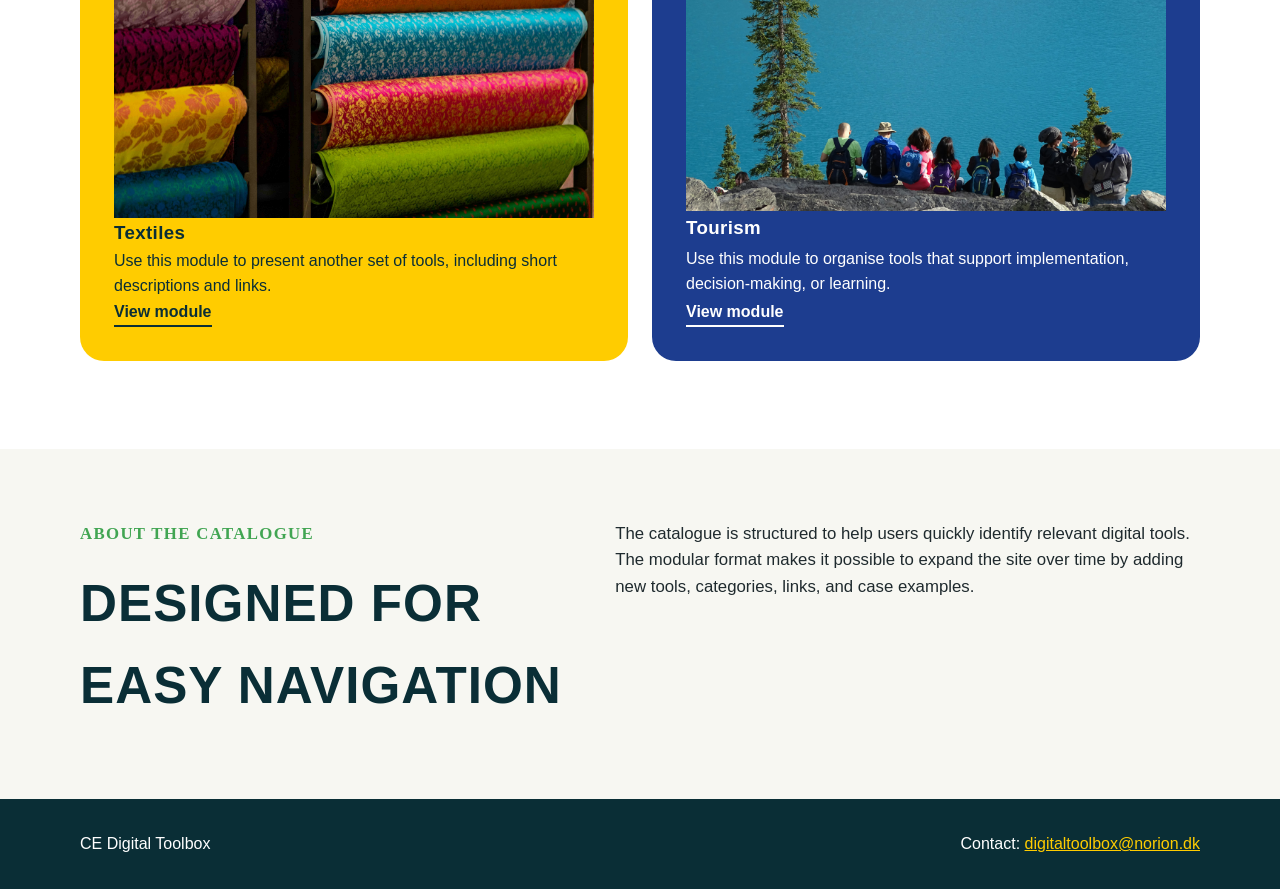
==== commit 49edf8de: "Update image widths to 100% in sectors" ====
--- a/index.html
+++ b/index.html
@@ -160,7 +160,7 @@
           <!-- Sector 1 -->
           <article class="sector-card card-green">
             <div class="module-number">Sector 1</div>
-            <img src="images/construction.jpg" alt="buildings" width="300" height="auto">
+            <img src="images/construction.jpg" alt="buildings" width="100%" height="auto">
             <h3>Construction</h3>
             <p>
               Use this module to introduce the first group of tools and explain what users can find here.
@@ -172,6 +172,7 @@
           <!-- Sector 2 -->
           <article class="sector-card card-lime">
             <div class="module-number">Sector 2</div>
+            <img src="images/food.jpg" alt="vegetables" width="100%" height="auto">
             <h3>Food</h3>
             <p>
               Use this module for guidance, methods, templates, or tools related to the second topic area.
@@ -182,6 +183,7 @@
           <!-- Sector 3 -->
           <article class="sector-card card-yellow">
             <div class="module-number">Sector 3</div>
+            <img src="images/textiles.jpg" alt="textiles" width="100%" height="auto">
             <h3>Textiles</h3>
             <p>
               Use this module to present another set of tools, including short descriptions and links.
@@ -192,6 +194,7 @@
           <!-- Sector 4 -->
           <article class="sector-card card-blue">
             <div class="module-number">Sector 4</div>
+            <img src="images/tourism.jpg" alt="tourists" width="100%" height="auto">
             <h3>Tourism</h3>
             <p>
               Use this module to organise tools that support implementation, decision-making, or learning.
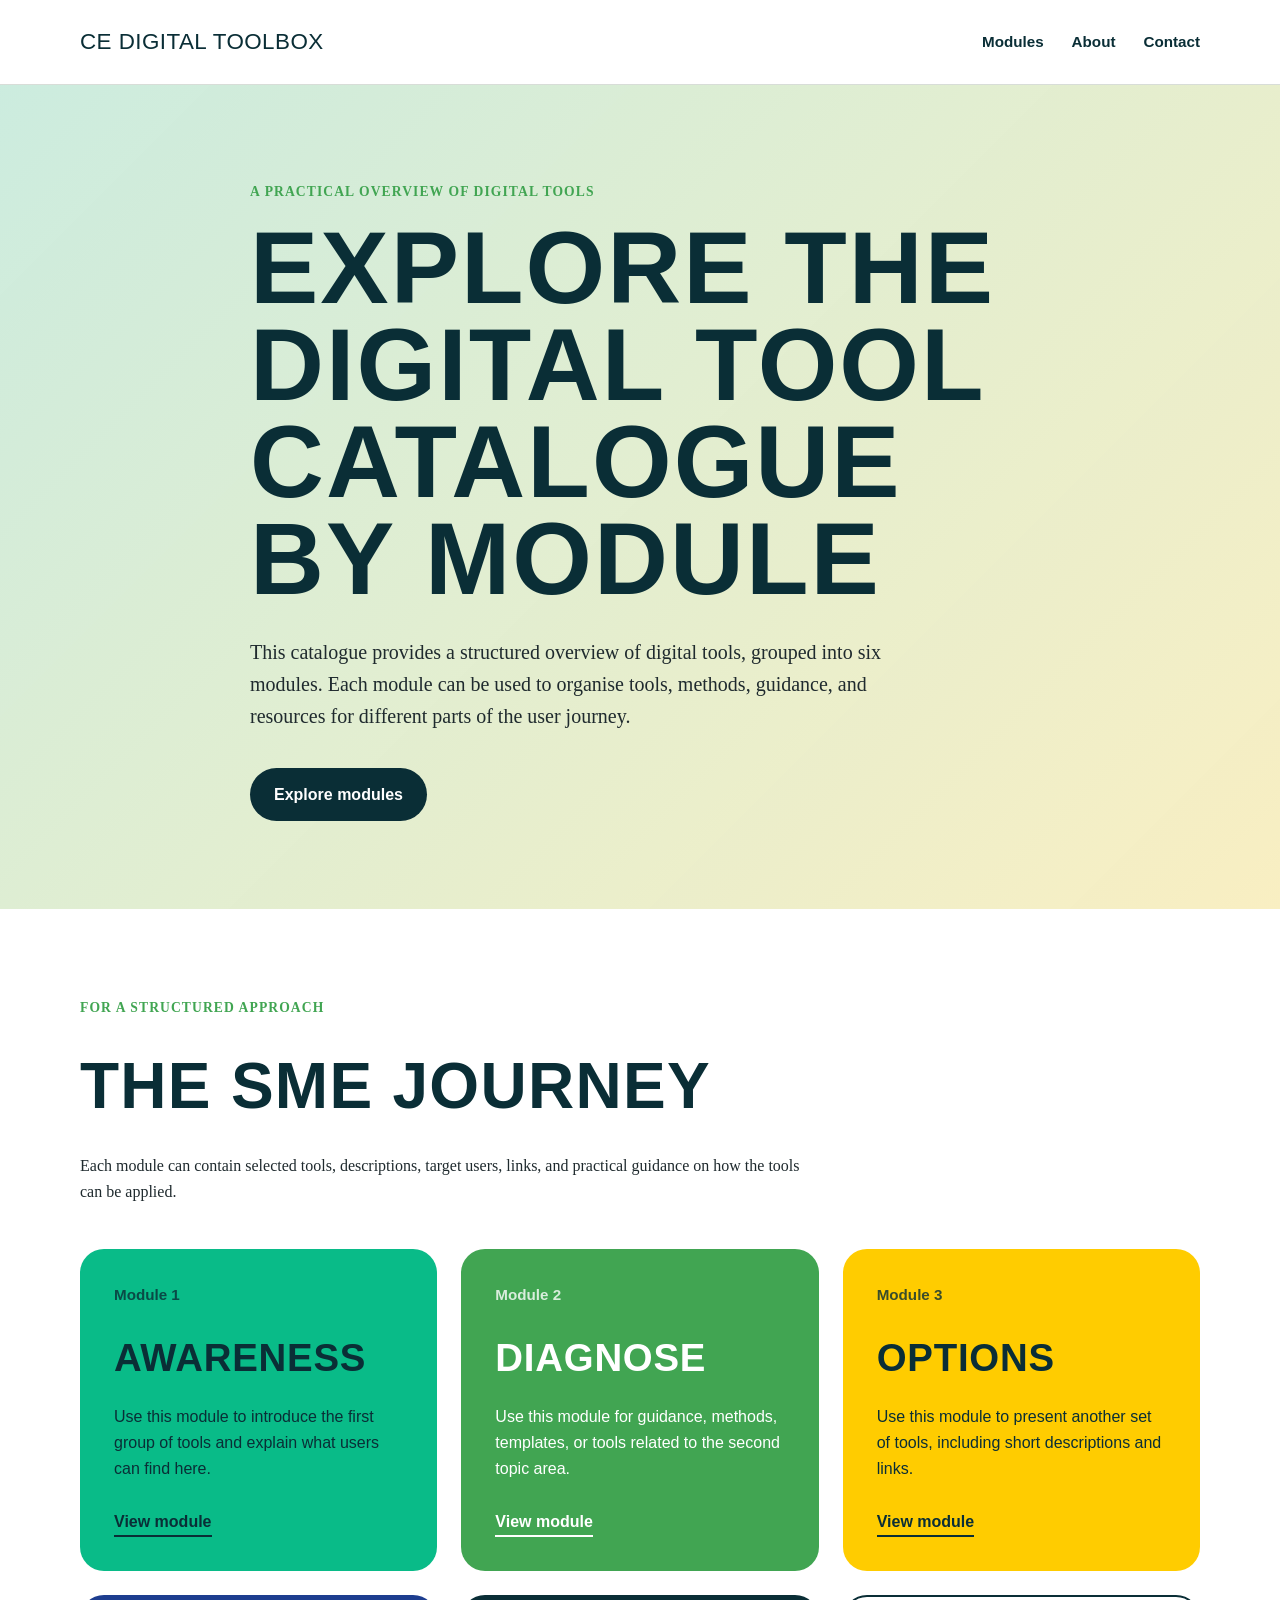
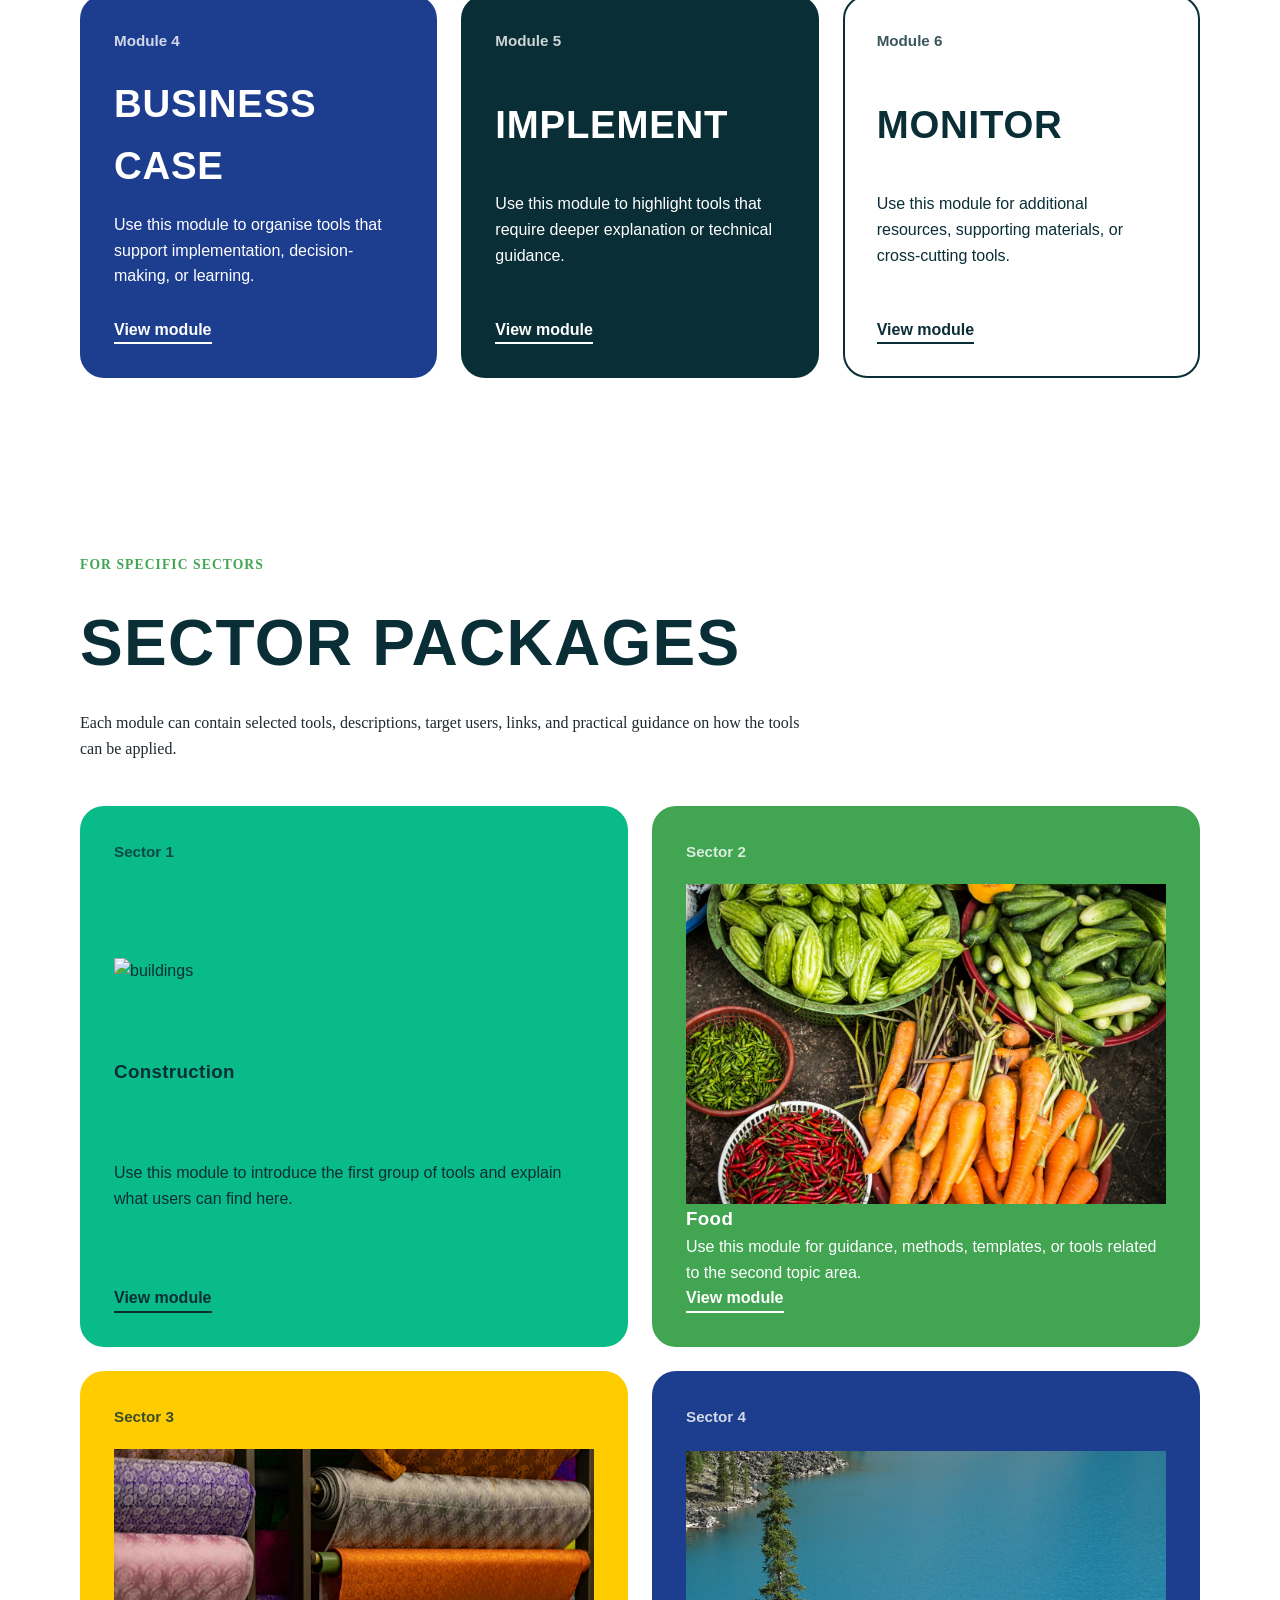
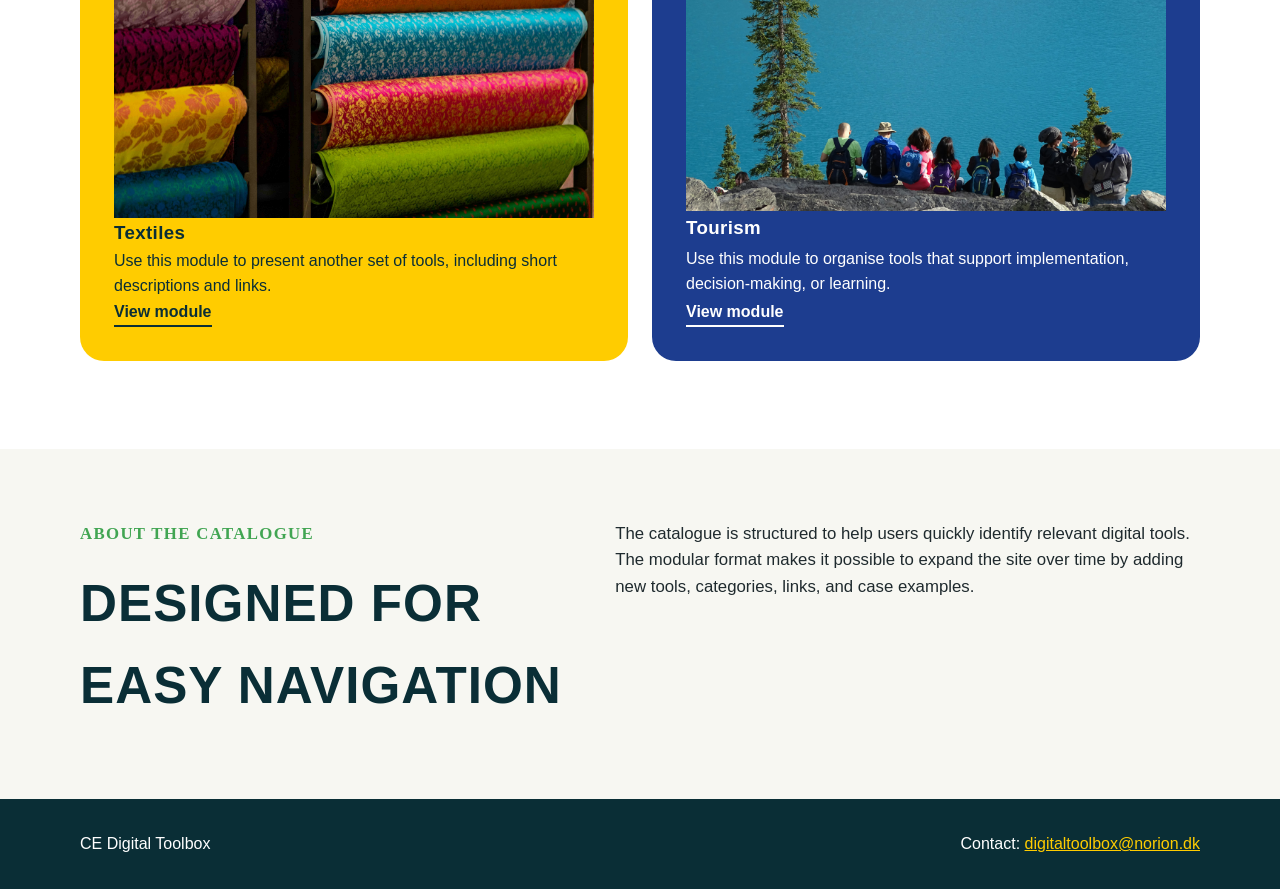
==== commit f85272e7: "Update index.html" ====
--- a/index.html
+++ b/index.html
@@ -68,7 +68,7 @@
     <section id="modules" class="modules-section">
       <div class="container">
         <div class="section-intro">
-          <p class="eyebrow">Structure of the toolbox</p>
+          <p class="eyebrow">For a structured approach</p>
           <h2>The SME Journey</h2>
           <p>
             Each module can contain selected tools, descriptions, target users, links, and practical
@@ -148,7 +148,7 @@
     <section id="modules" class="modules-section">
       <div class="container">
         <div class="section-intro">
-          <p class="eyebrow">Structure of the toolbox</p>
+          <p class="eyebrow">For specific sectors</p>
           <h2>Sector Packages</h2>
           <p>
             Each module can contain selected tools, descriptions, target users, links, and practical
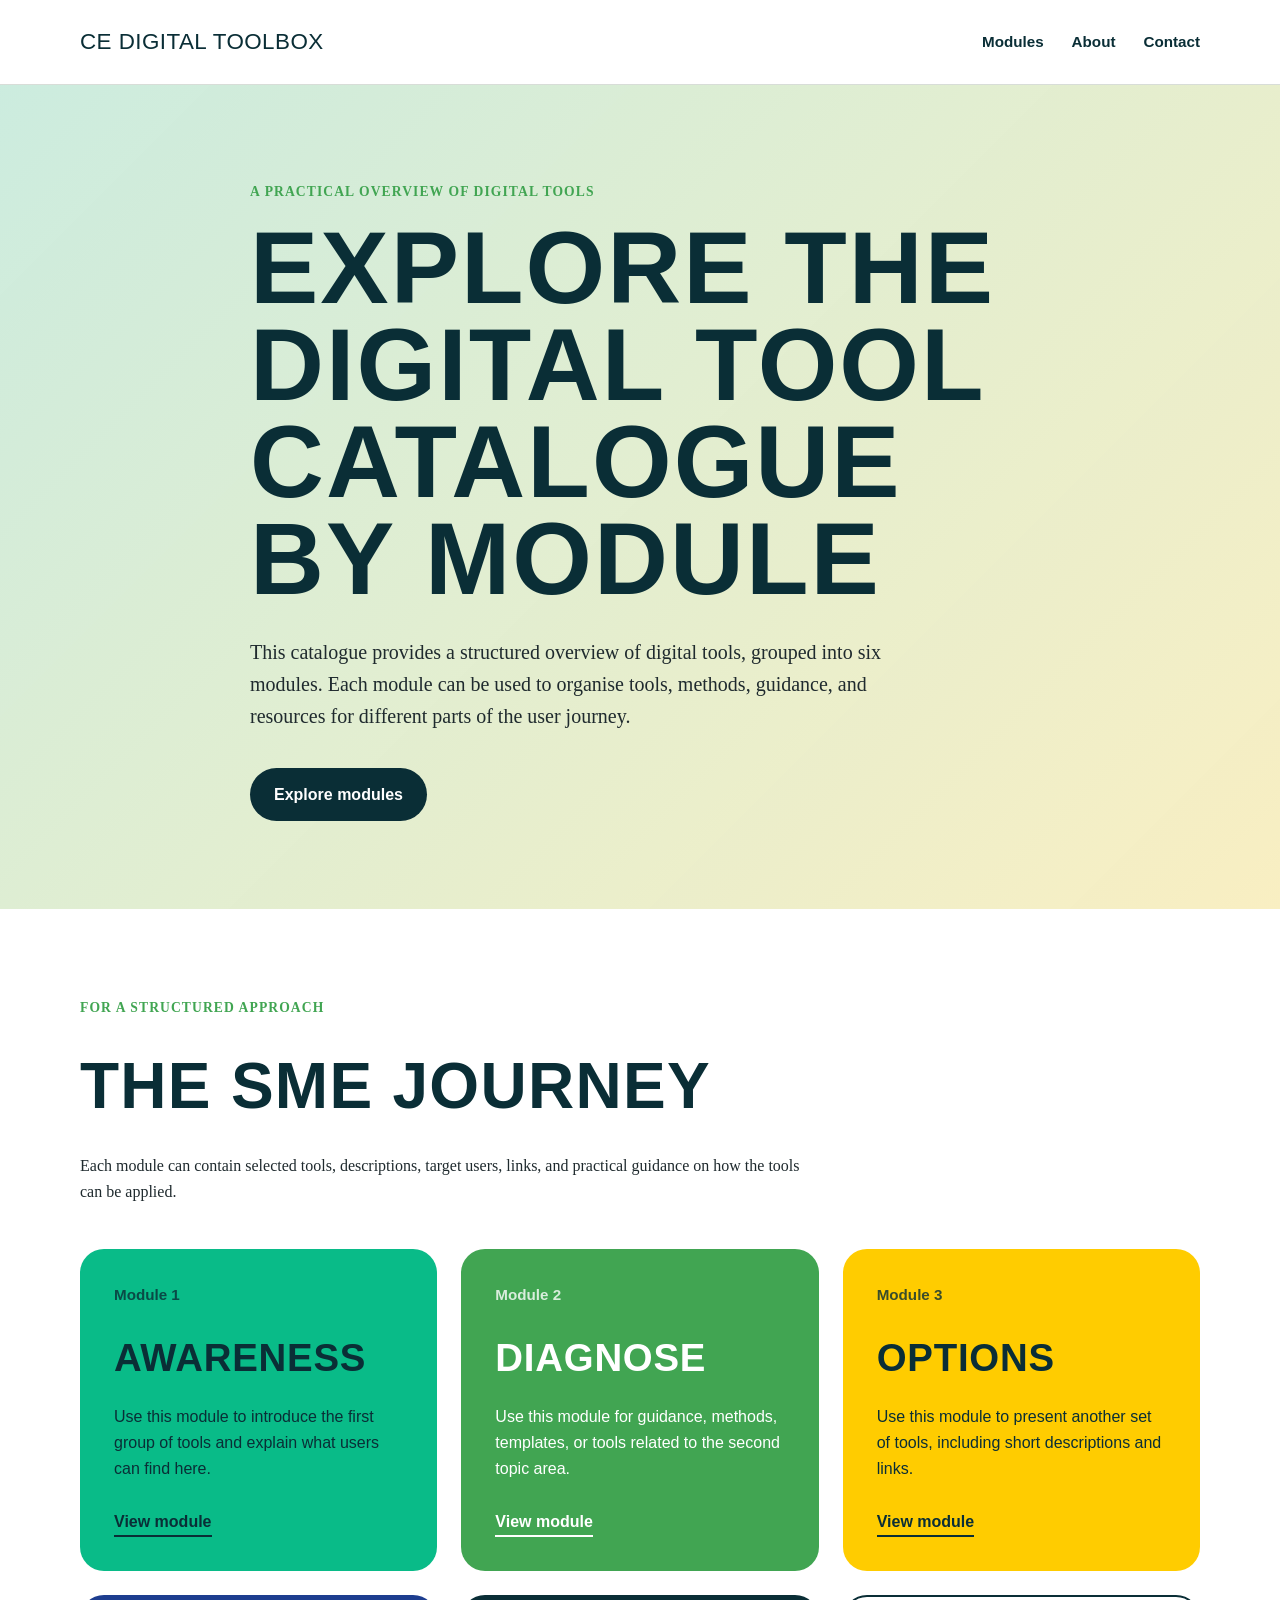
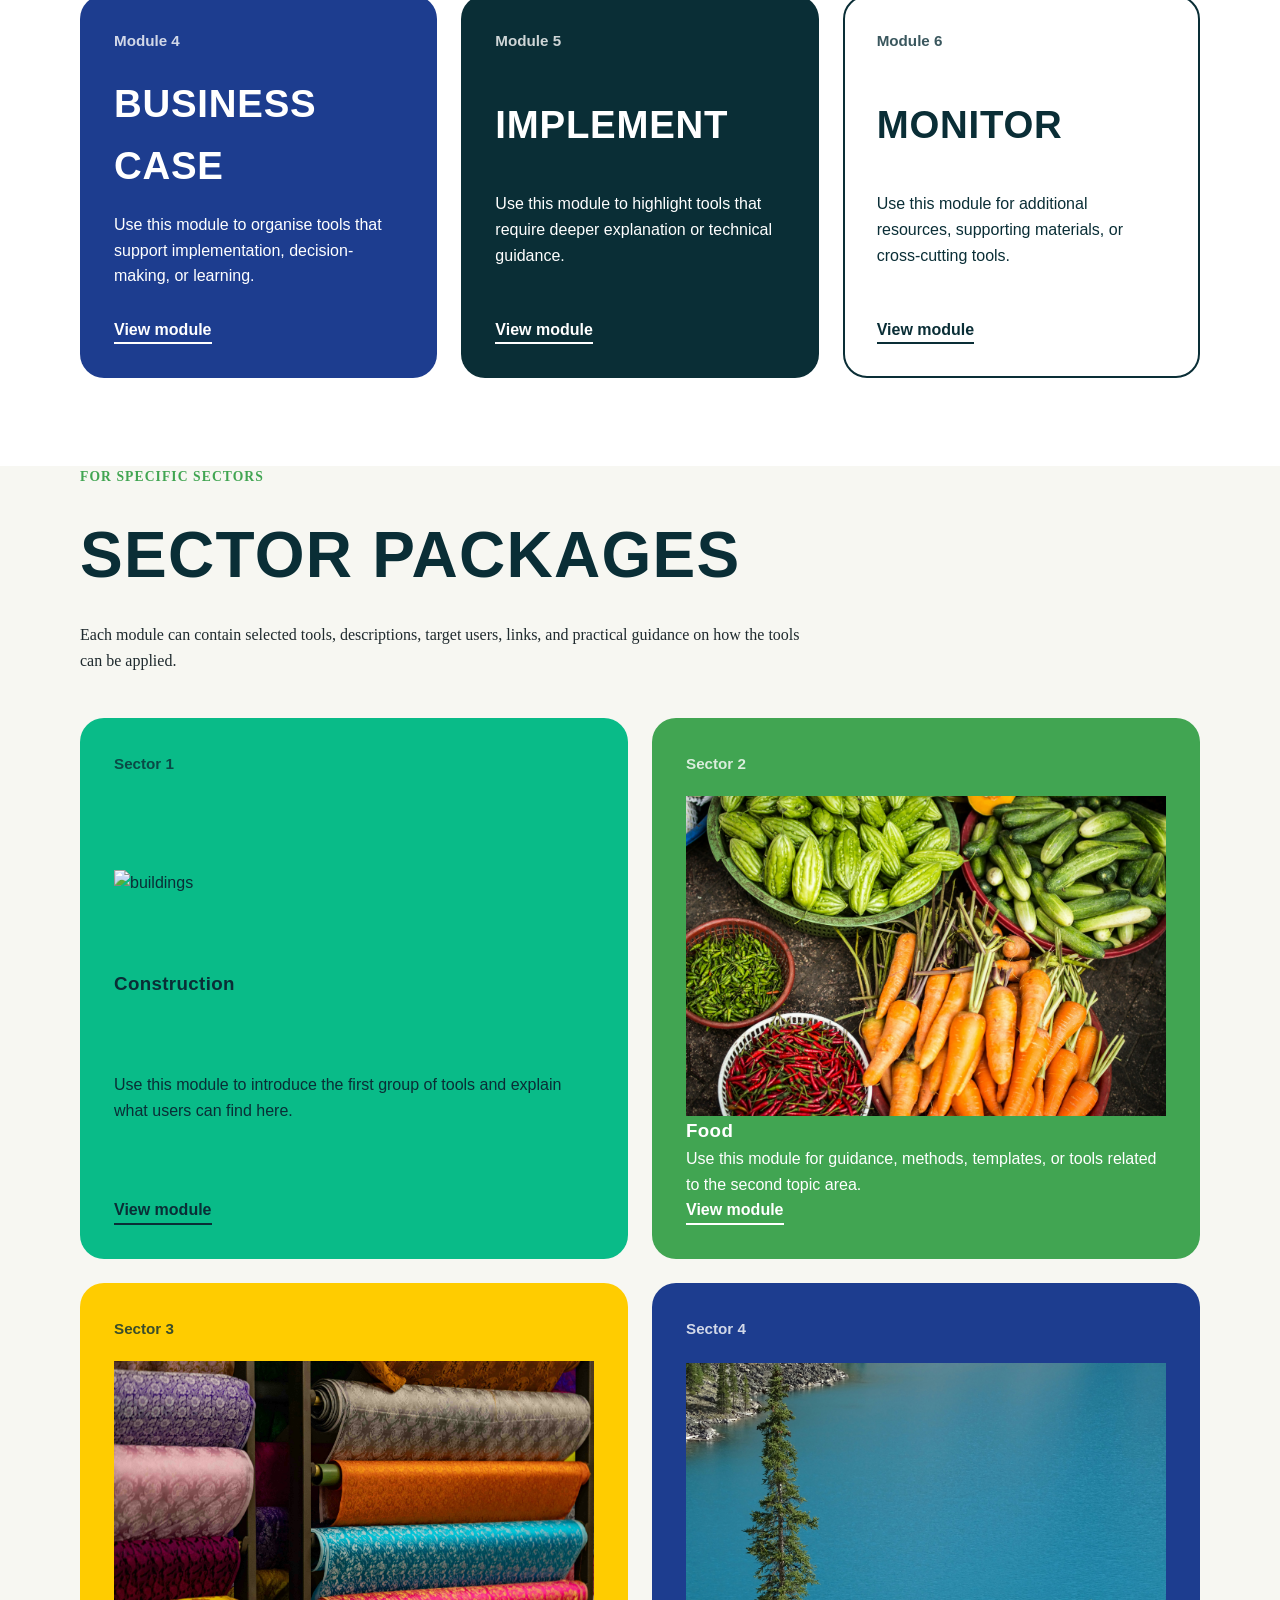
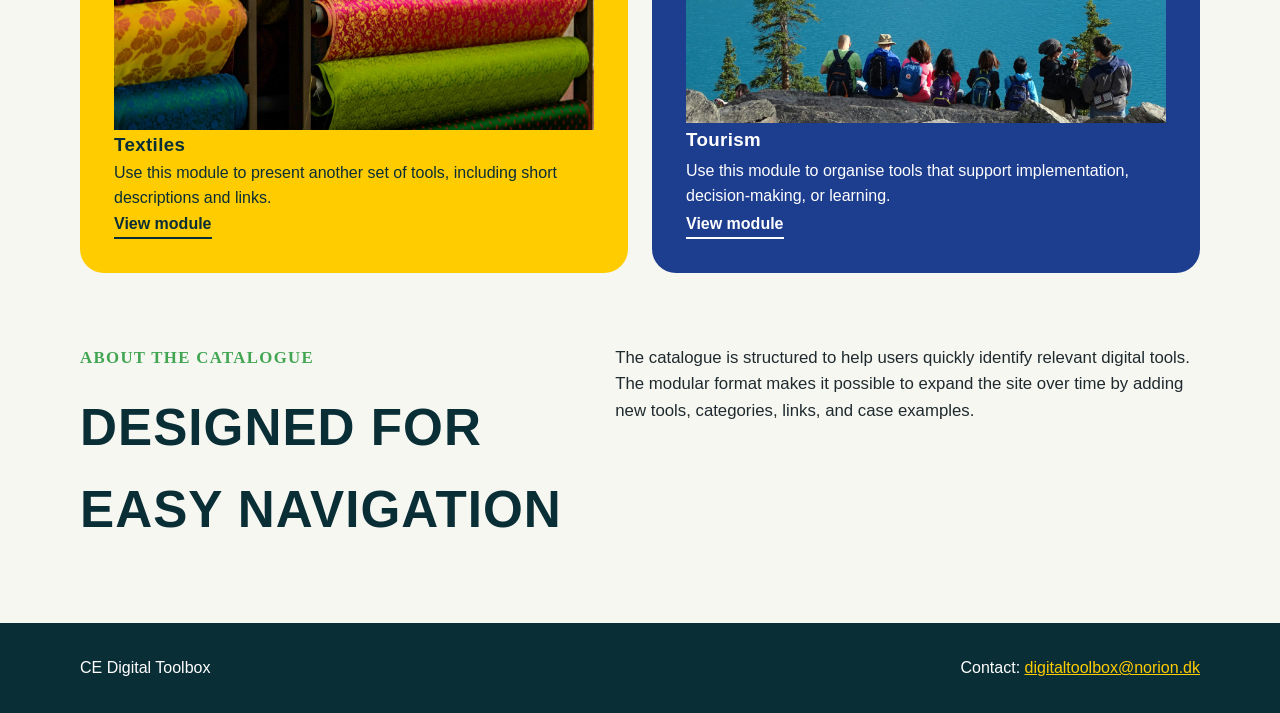
==== commit a76d3e4c: "Update index.html" ====
--- a/index.html
+++ b/index.html
@@ -145,7 +145,7 @@
       The four cards below represent the selected sector packages.
       Replace the placeholder descriptions with your final module content.
     -->
-    <section id="modules" class="modules-section">
+    <section id="modules" class="sector-section">
       <div class="container">
         <div class="section-intro">
           <p class="eyebrow">For specific sectors</p>
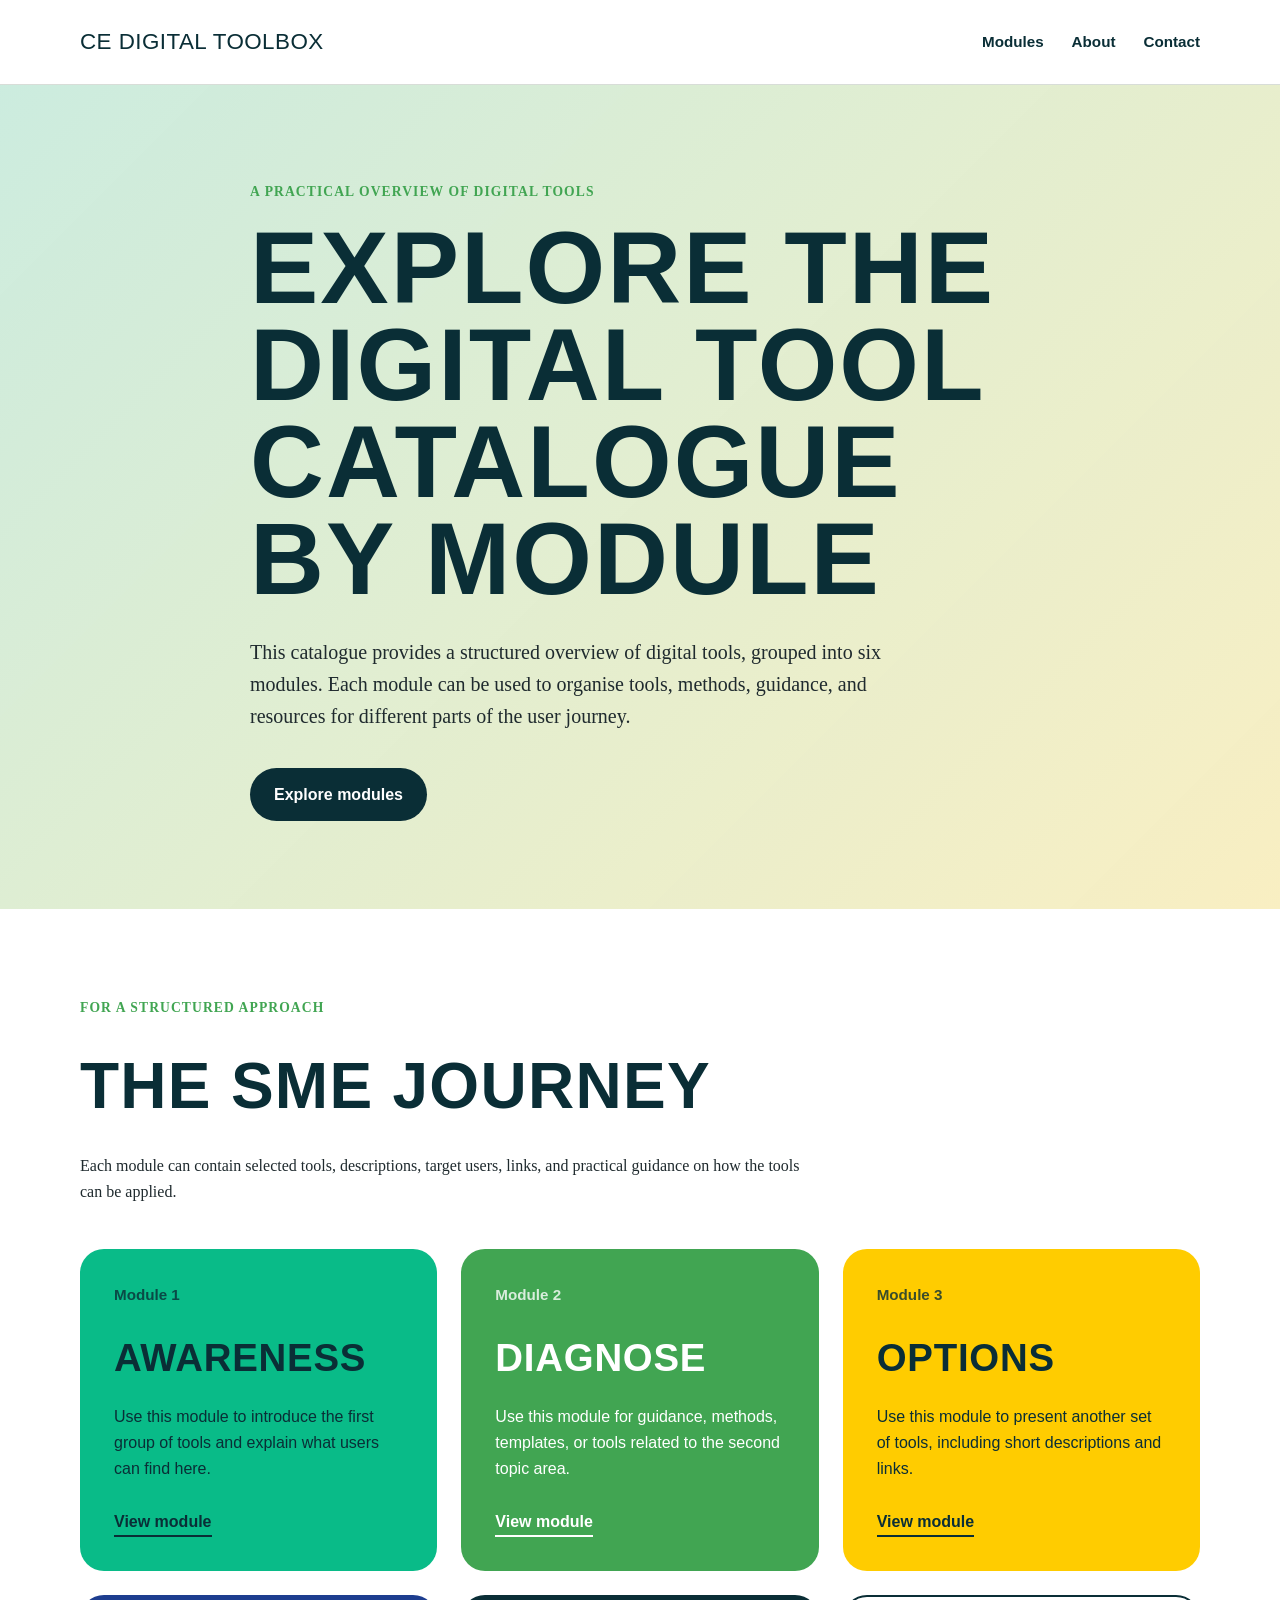
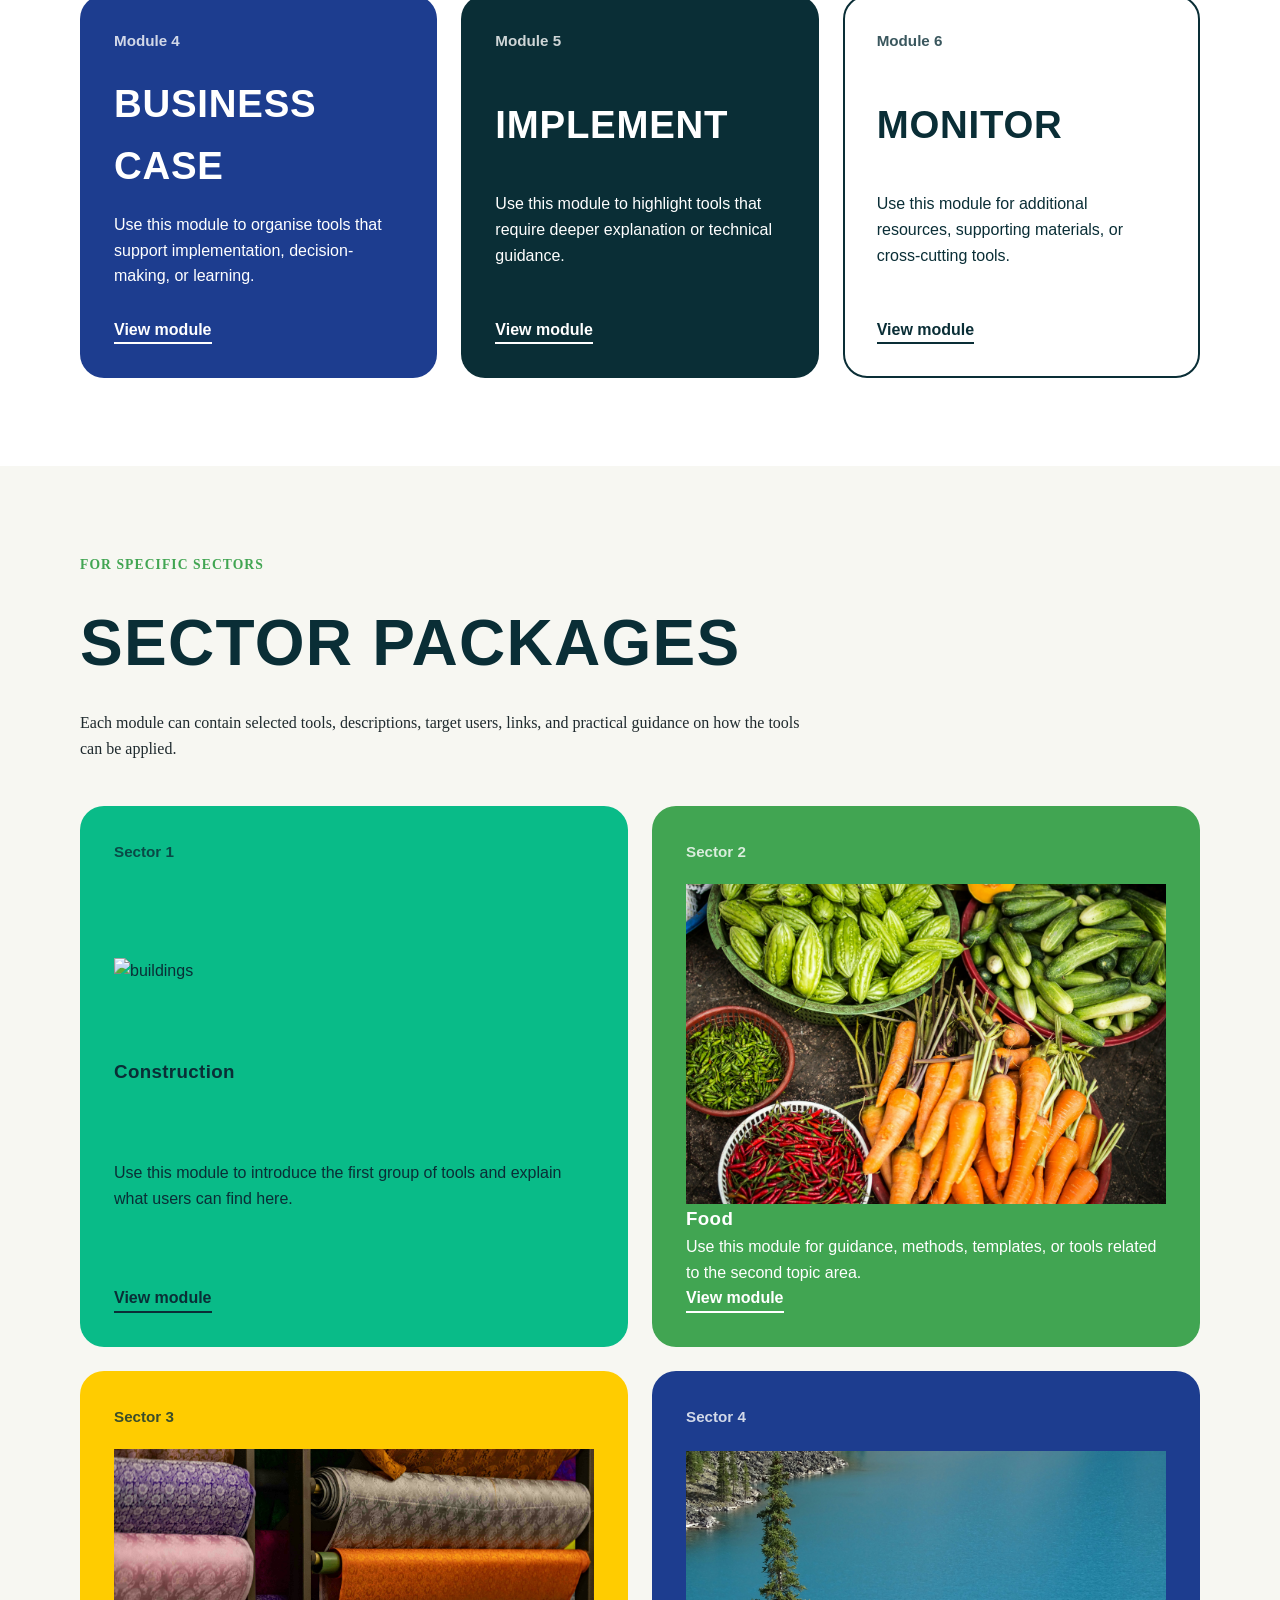
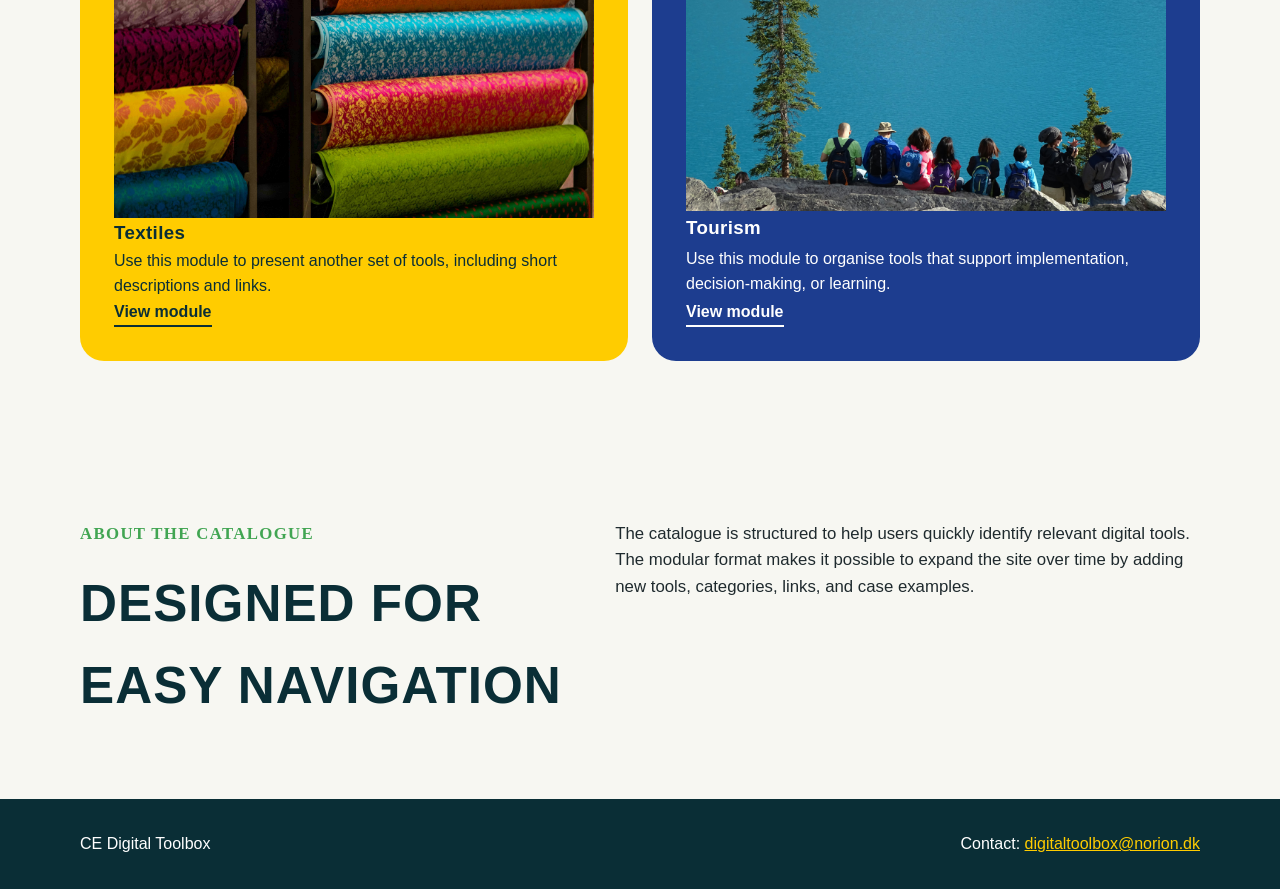
==== commit cec1456c: "Update index.html" ====
--- a/index.html
+++ b/index.html
@@ -145,7 +145,7 @@
       The four cards below represent the selected sector packages.
       Replace the placeholder descriptions with your final module content.
     -->
-    <section id="modules" class="sector-section">
+    <section id="sectors" class="sector-section">
       <div class="container">
         <div class="section-intro">
           <p class="eyebrow">For specific sectors</p>
--- a/styles.css
+++ b/styles.css
@@ -324,6 +324,13 @@
 .card-dark h3 {
   color: var(--white);
 }
+/*
+  Sector section.
+*/
+.sector-section {
+  padding: 88px 0;
+  background: var(--light-bg);
+}
 
 /*
   Sector grid.
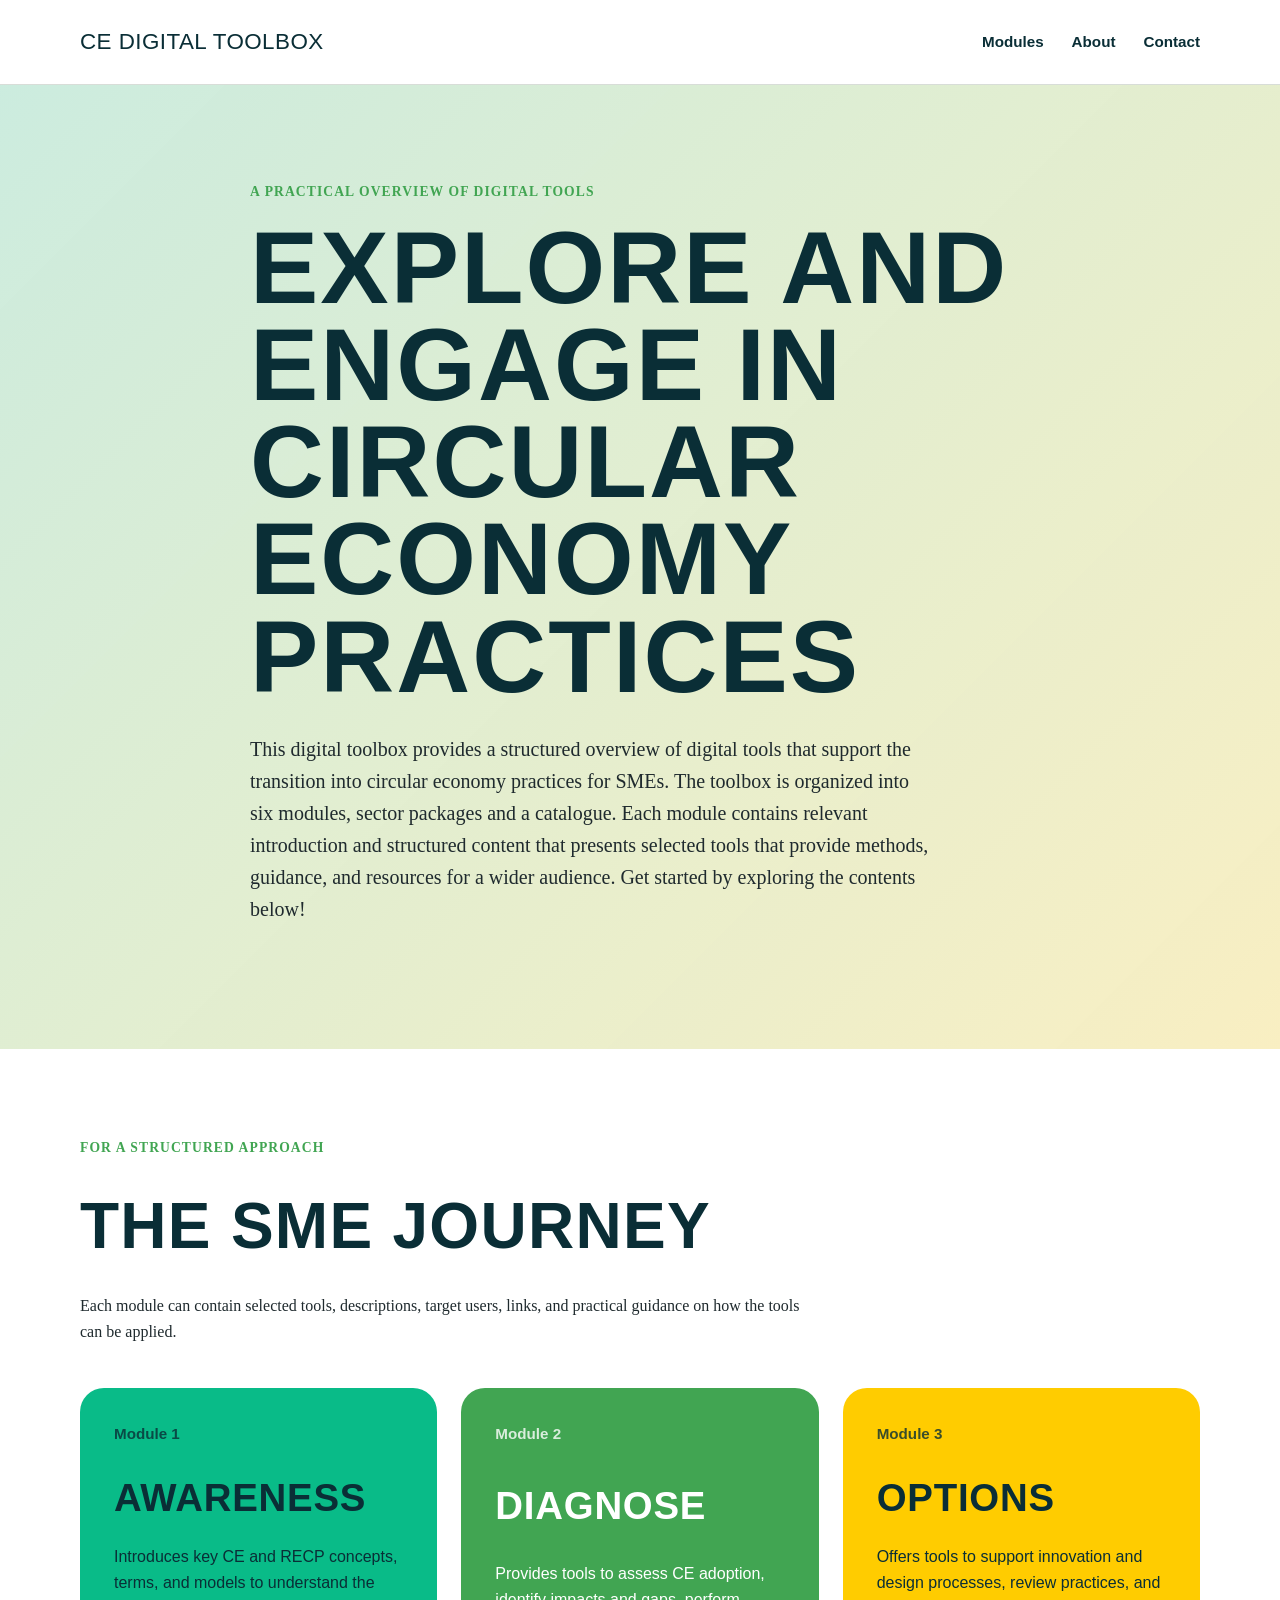
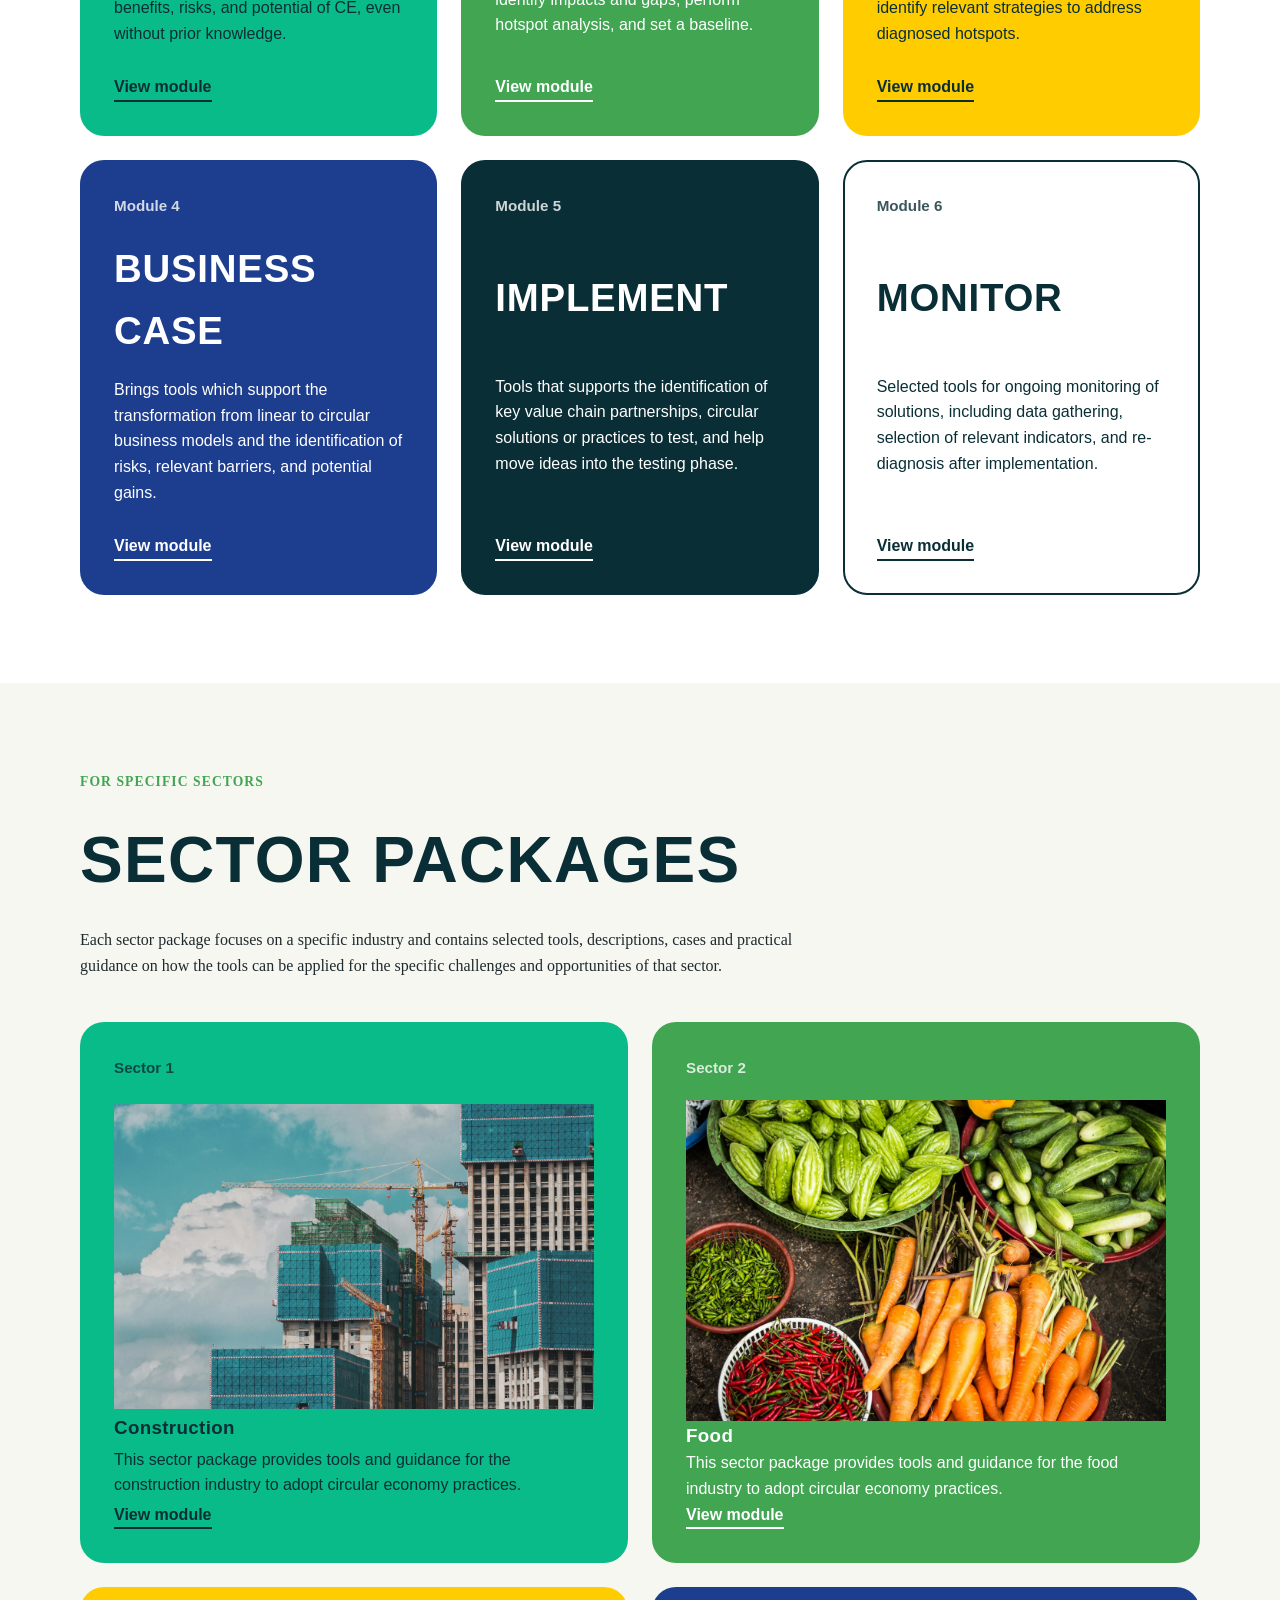
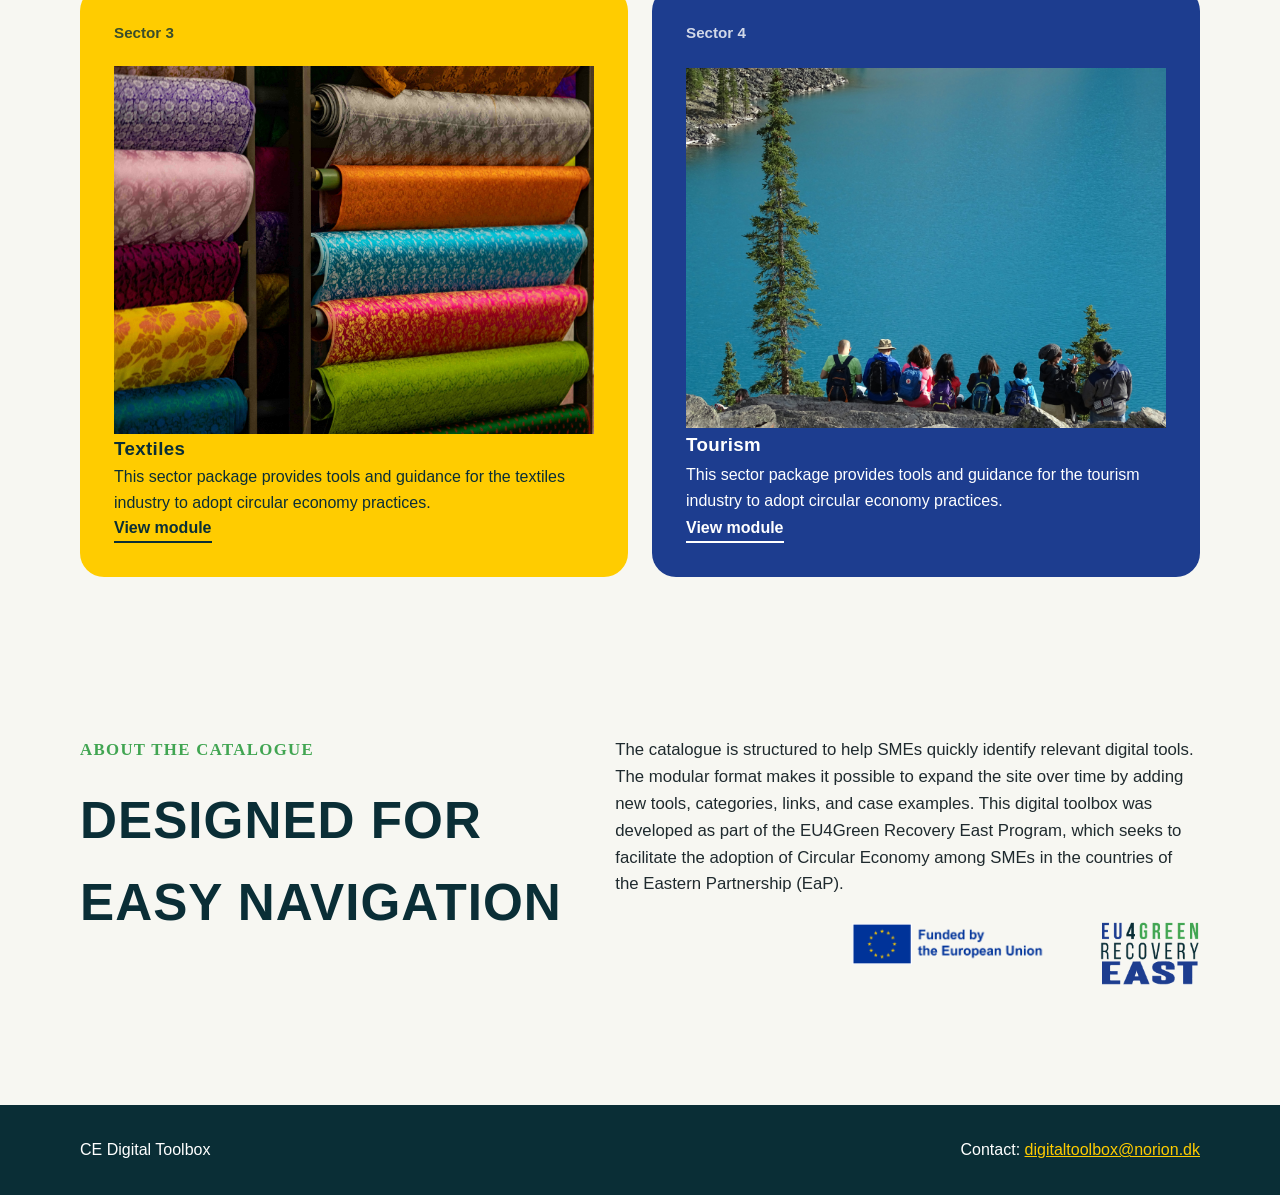
==== commit 1c8ba229: "Text updates and module-2 inserted. logos inserted." ====
--- a/index.html
+++ b/index.html
@@ -48,15 +48,15 @@
       <div class="container hero-content">
         <p class="eyebrow">A practical overview of digital tools</p>
 
-        <h1>Explore the digital tool catalogue by module</h1>
+        <h1>Explore and engage in Circular Economy practices</h1>
 
         <p class="hero-text">
-          This catalogue provides a structured overview of digital tools, grouped into six modules.
-          Each module can be used to organise tools, methods, guidance, and resources for different
-          parts of the user journey.
+          This digital toolbox provides a structured overview of digital tools that support the transition into circular economy practices for SMEs. The toolbox is organized into six modules, sector packages and a catalogue.
+          Each module contains relevant introduction and structured content that presents selected tools that provide methods, guidance, and resources for a wider audience. Get started by exploring the contents below!
         </p>
-
+      <!--
         <a href="#modules" class="primary-button">Explore modules</a>
+      -->
       </div>
     </section>
 
@@ -82,7 +82,7 @@
             <div class="module-number">Module 1</div>
             <h3>Awareness</h3>
             <p>
-              Use this module to introduce the first group of tools and explain what users can find here.
+              Introduces key CE and RECP concepts, terms, and models to understand the benefits, risks, and potential of CE, even without prior knowledge.
             </p>
            <!-- Link to the subpages - here to subpage 1 -->
 <a href="modules/module-1.html" class="module-link">View module</a>
@@ -93,7 +93,7 @@
             <div class="module-number">Module 2</div>
             <h3>Diagnose</h3>
             <p>
-              Use this module for guidance, methods, templates, or tools related to the second topic area.
+              Provides tools to assess CE adoption, identify impacts and gaps, perform hotspot analysis, and set a baseline.
             </p>
 <a href="modules/module-2.html" class="module-link">View module</a>
           </article>
@@ -103,7 +103,7 @@
             <div class="module-number">Module 3</div>
             <h3>Options</h3>
             <p>
-              Use this module to present another set of tools, including short descriptions and links.
+              Offers tools to support innovation and design processes, review practices, and identify relevant strategies to address diagnosed hotspots.
             </p>
 <a href="modules/module-3.html" class="module-link">View module</a>
           </article>
@@ -113,7 +113,7 @@
             <div class="module-number">Module 4</div>
             <h3>Business Case</h3>
             <p>
-              Use this module to organise tools that support implementation, decision-making, or learning.
+              Brings tools which support the transformation from linear to circular business models and the identification of risks, relevant barriers, and potential gains.
             </p>
 <a href="modules/module-4.html" class="module-link">View module</a>
           </article>
@@ -123,7 +123,7 @@
             <div class="module-number">Module 5</div>
             <h3>Implement</h3>
             <p>
-              Use this module to highlight tools that require deeper explanation or technical guidance.
+              Tools that supports the identification of key value chain partnerships, circular solutions or practices to test, and help move ideas into the testing phase.
             </p>
 <a href="modules/module-5.html" class="module-link">View module</a>
           </article>
@@ -133,7 +133,7 @@
             <div class="module-number">Module 6</div>
             <h3>Monitor</h3>
             <p>
-              Use this module for additional resources, supporting materials, or cross-cutting tools.
+              Selected tools for ongoing monitoring of solutions, including data gathering, selection of relevant indicators, and re-diagnosis after implementation. 
             </p>
 <a href="modules/module-6.html" class="module-link">View module</a>
           </article>
@@ -151,8 +151,8 @@
           <p class="eyebrow">For specific sectors</p>
           <h2>Sector Packages</h2>
           <p>
-            Each module can contain selected tools, descriptions, target users, links, and practical
-            guidance on how the tools can be applied.
+            Each sector package focuses on a specific industry and contains selected tools, descriptions, cases and practical
+            guidance on how the tools can be applied for the specific challenges and opportunities of that sector.
           </p>
         </div>
 
@@ -163,7 +163,7 @@
             <img src="images/construction.jpg" alt="buildings" width="100%" height="auto">
             <h3>Construction</h3>
             <p>
-              Use this module to introduce the first group of tools and explain what users can find here.
+              This sector package provides tools and guidance for the construction industry to adopt circular economy practices.
             </p>
            <!-- Link to the subpages - here to subpage 1 -->
 <a href="sectors/sector-1.html" class="module-link">View module</a>
@@ -175,7 +175,7 @@
             <img src="images/food.jpg" alt="vegetables" width="100%" height="auto">
             <h3>Food</h3>
             <p>
-              Use this module for guidance, methods, templates, or tools related to the second topic area.
+              This sector package provides tools and guidance for the food industry to adopt circular economy practices.
             </p>
 <a href="sectors/sector-2.html" class="module-link">View module</a>
           </article>
@@ -186,7 +186,7 @@
             <img src="images/textiles.jpg" alt="textiles" width="100%" height="auto">
             <h3>Textiles</h3>
             <p>
-              Use this module to present another set of tools, including short descriptions and links.
+              This sector package provides tools and guidance for the textiles industry to adopt circular economy practices.
             </p>
 <a href="sectors/sector-3.html" class="module-link">View module</a>
           </article>
@@ -197,7 +197,7 @@
             <img src="images/tourism.jpg" alt="tourists" width="100%" height="auto">
             <h3>Tourism</h3>
             <p>
-              Use this module to organise tools that support implementation, decision-making, or learning.
+              This sector package provides tools and guidance for the tourism industry to adopt circular economy practices.
             </p>
 <a href="sectors/sector-4.html" class="module-link">View module</a>
           </article>
@@ -216,9 +216,14 @@
         </div>
 
         <p>
-          The catalogue is structured to help users quickly identify relevant digital tools.
+          The catalogue is structured to help SMEs quickly identify relevant digital tools.
           The modular format makes it possible to expand the site over time by adding new tools,
-          categories, links, and case examples.
+          categories, links, and case examples. This digital toolbox was developed as part of the EU4Green Recovery East Program, which seeks to facilitate the adoption of Circular Economy among SMEs in the countries of the Eastern Partnership (EaP). 
+        <img src="images/EU4Green-logo.png" alt="logo" width="100" height="auto" style="float: right; padding-top:50px;">
+        <img src="images/EU-logo.png" alt="logo" width="250" height="auto" style="float: right; padding-top:50px; padding-right: 50px;">
+        </p>
+        <p>
+           
         </p>
       </div>
     </section>
